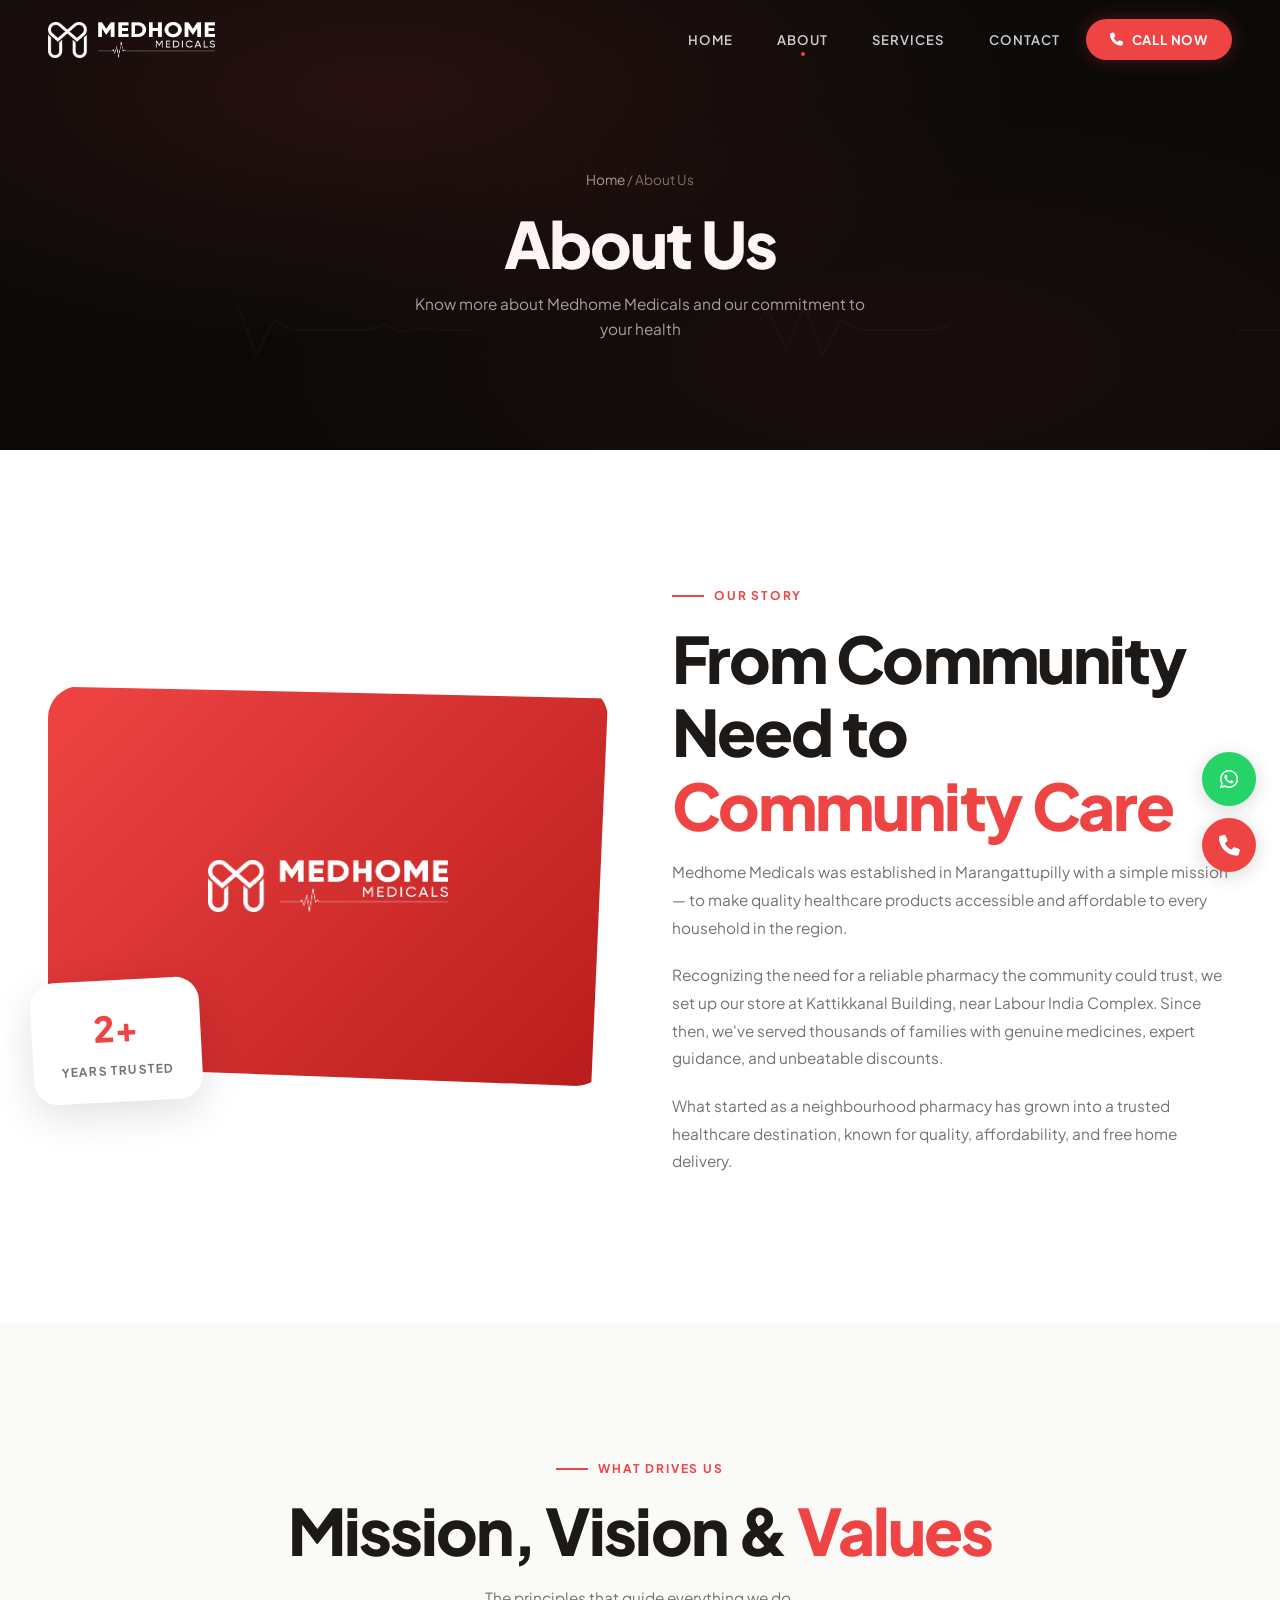
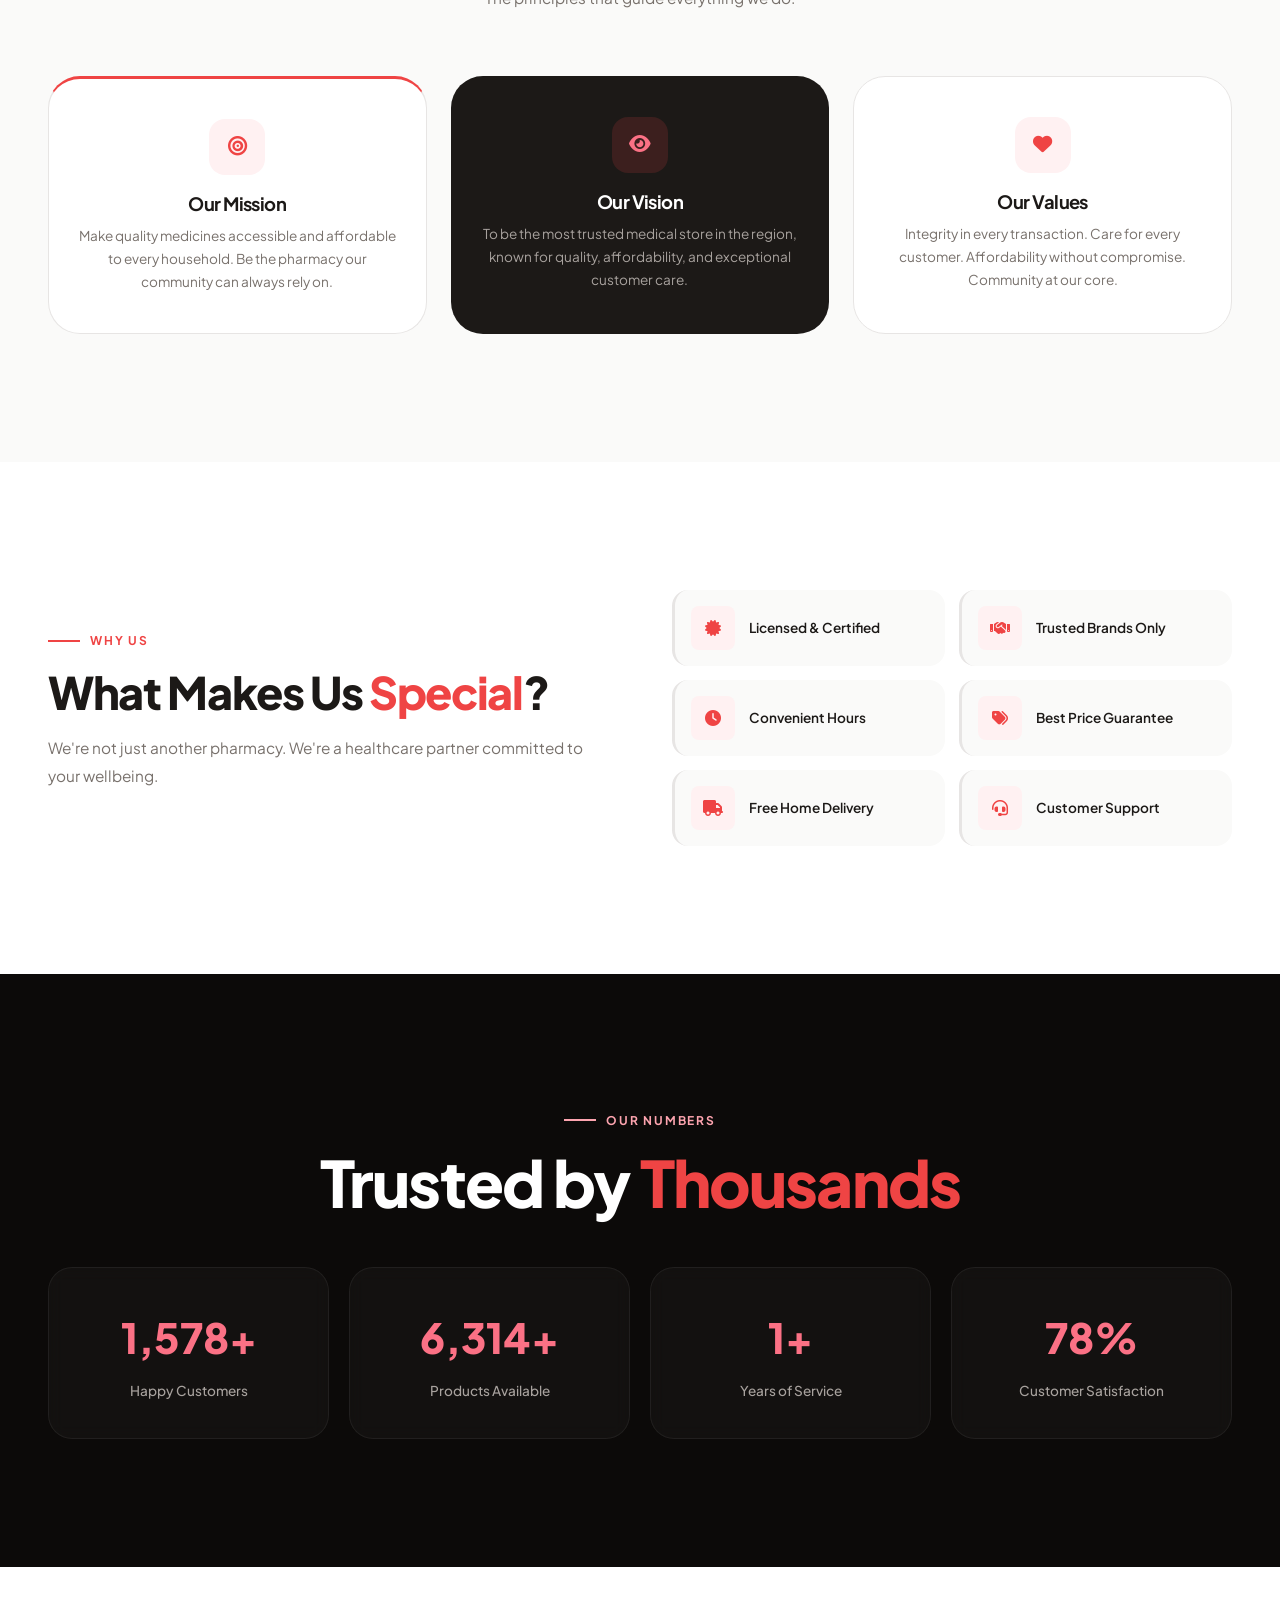
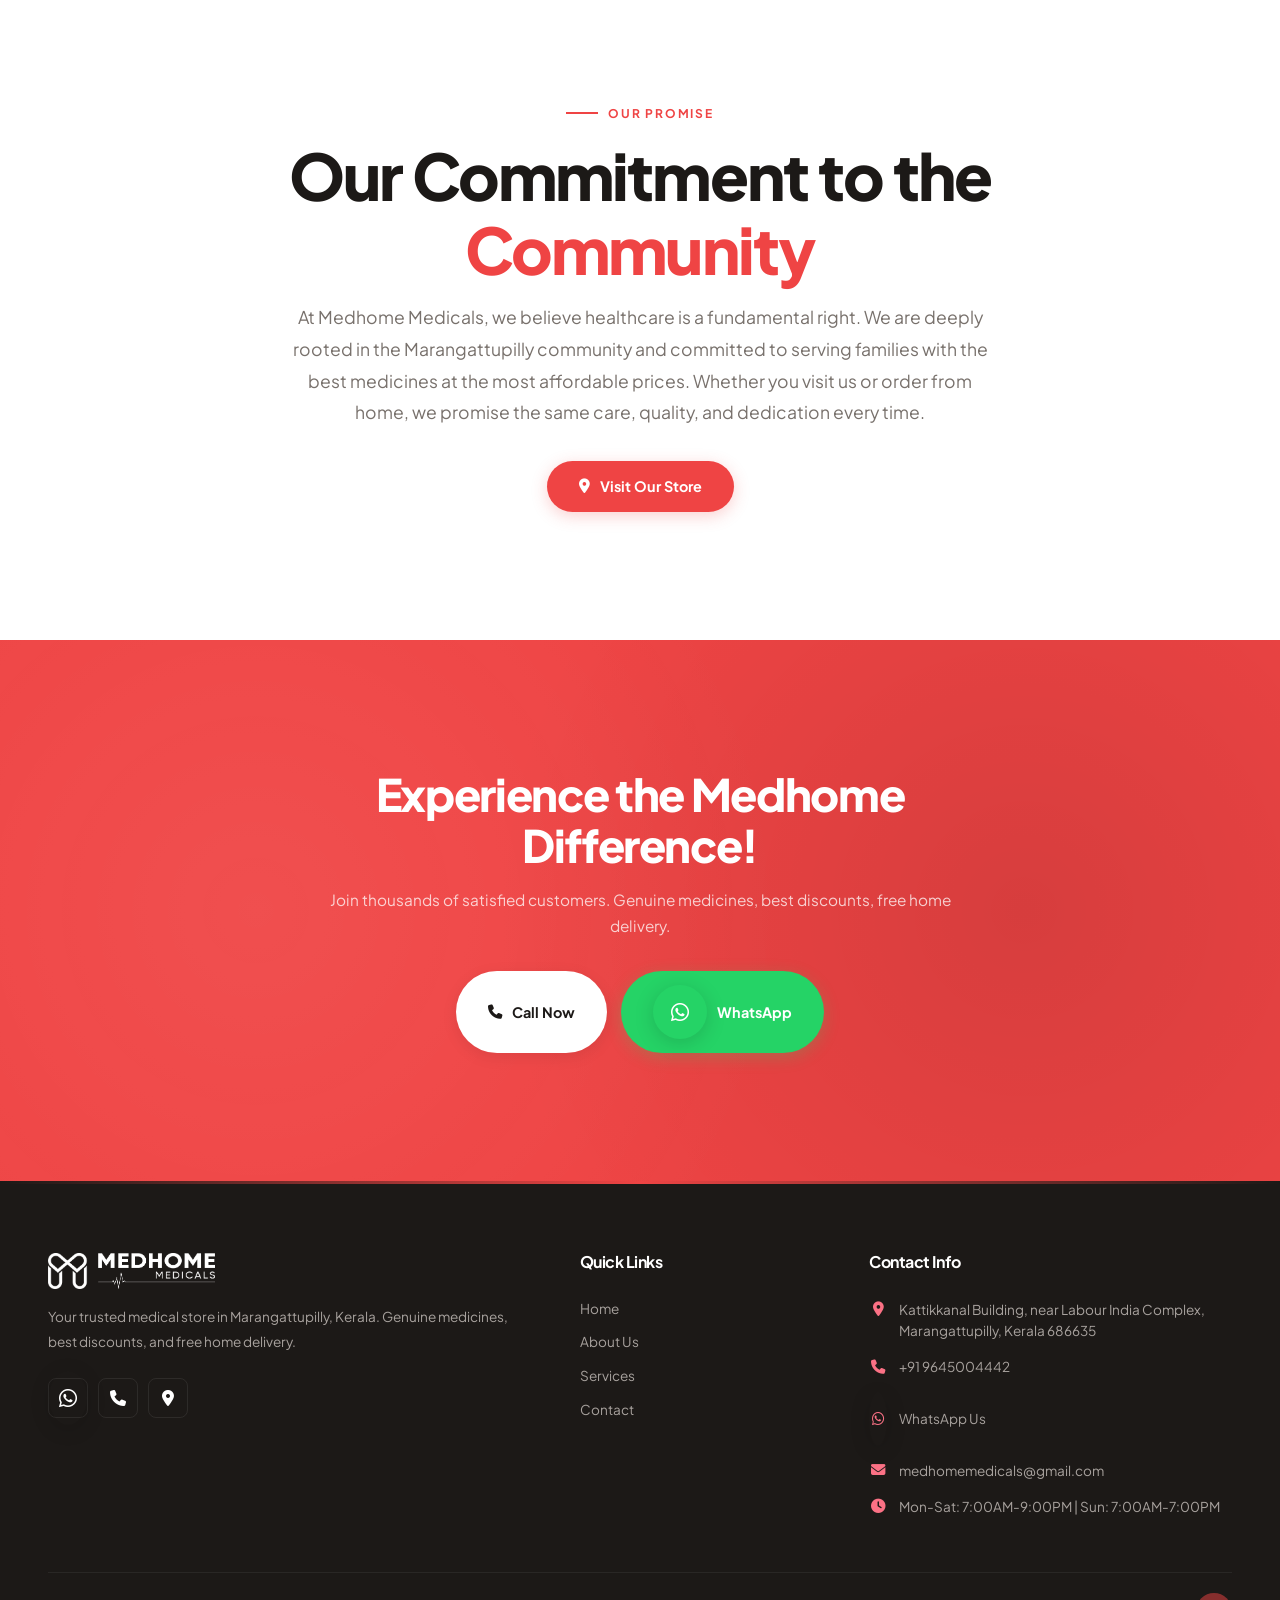
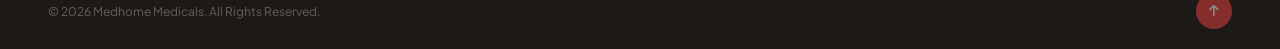
==== about/index.html @ 93e674b4 "modification" ====
<!DOCTYPE html>
<html lang="en">
<head>
    <meta charset="UTF-8">
    <meta name="viewport" content="width=device-width, initial-scale=1.0">
    <title>About Us | Medhome Medicals - Trusted Medical Store</title>
    <meta name="description" content="Learn about Medhome Medicals - trusted medical store in Marangattupilly, Kerala. Genuine medicines, expert pharmacists, community-focused healthcare.">
    <link rel="icon" href="../favicon.png" type="image/png">
    <link href="https://fonts.googleapis.com/css2?family=Plus+Jakarta+Sans:wght@300;400;500;600;700;800&display=swap" rel="stylesheet">
    <link rel="stylesheet" href="https://cdnjs.cloudflare.com/ajax/libs/font-awesome/6.5.1/css/all.min.css">
    <link rel="stylesheet" href="../style.css">
</head>
<body>

    <div class="cursor-dot"></div>

    <div class="loader" id="loader">
        <div class="loader-ecg">
            <svg viewBox="0 0 200 80">
                <polyline class="ecg-line" points="0,40 30,40 35,40 40,35 45,40 60,40 65,40 70,20 75,60 80,10 85,70 90,30 95,40 110,40 115,35 120,42 125,38 130,40 160,40 165,40 170,35 175,40 200,40" />
                <circle class="ecg-glow-dot" cx="0" cy="40" r="3">
                    <animate attributeName="cx" values="0;200" dur="1.8s" repeatCount="indefinite" />
                    <animate attributeName="cy" values="40;40;40;35;40;40;40;20;60;10;70;30;40;40;35;42;38;40;40;40;35;40;40" dur="1.8s" repeatCount="indefinite" />
                </circle>
            </svg>
        </div>
    </div>

    <nav class="nav">
        <div class="container">
            <a href="/" class="nav-logo">
                <img src="../Horizontal-White.png" alt="Medhome Medicals" class="logo-light">
                <img src="../Horizontal-Purple.png" alt="Medhome Medicals" class="logo-dark">
            </a>
            <div class="nav-links">
                <a href="/" class="nav-link">Home</a>
                <a href="/about/" class="nav-link active">About</a>
                <a href="/services/" class="nav-link">Services</a>
                <a href="/contact/" class="nav-link">Contact</a>
                <a href="tel:+919645004442" class="nav-cta" data-magnetic><i class="fas fa-phone"></i> Call Now</a>
            </div>
            <div class="nav-burger"><span></span><span></span><span></span></div>
        </div>
    </nav>
    <div class="mobile-menu-overlay"></div>
    <div class="mobile-menu">
        <button class="mobile-menu-close"><i class="fas fa-times"></i></button>
        <a href="/">Home</a>
        <a href="/about/">About</a>
        <a href="/services/">Services</a>
        <a href="/contact/">Contact</a>
        <div class="mobile-menu-btns">
            <a href="tel:+919645004442" class="btn btn-primary"><i class="fas fa-phone"></i> Call Now</a>
            <a href="https://wa.me/919645004442" target="_blank" class="btn btn-whatsapp"><i class="fab fa-whatsapp"></i> WhatsApp</a>
        </div>
    </div>

    <!-- Page Hero -->
    <section class="page-hero">
        <div class="hero-ecg-bg">
            <svg viewBox="0 0 1400 60" preserveAspectRatio="none">
                <polyline class="ecg-line" points="0,30 100,30 120,25 140,30 200,30 220,10 240,50 260,5 280,55 300,20 320,30 400,30 420,25 440,32 460,28 480,30 600,30 620,25 640,30 700,30 720,30 740,25 760,30 820,30 840,10 860,50 880,5 900,55 920,20 940,30 1020,30 1040,25 1060,32 1080,28 1100,30 1200,30 1220,25 1240,30 1400,30" />
            </svg>
        </div>
        <div class="container">
            <div class="breadcrumb"><a href="/">Home</a> / About Us</div>
            <h1 data-text-split>About Us</h1>
            <p>Know more about Medhome Medicals and our commitment to your health</p>
        </div>
    </section>

    <!-- Story -->
    <section class="section">
        <div class="container">
            <div class="about-split">
                <div class="about-visual" data-reveal="left">
                    <div class="about-visual-inner">
                        <img src="../Horizontal-White.png" alt="Medhome Medicals">
                    </div>
                    <div class="about-badge">
                        <strong>2+</strong>
                        <span>Years Trusted</span>
                    </div>
                </div>
                <div data-reveal="right">
                    <div class="sec-overline">Our Story</div>
                    <h2 class="sec-title">From Community Need to <em>Community Care</em></h2>
                    <div class="about-text">
                        <p>Medhome Medicals was established in Marangattupilly with a simple mission — to make quality healthcare products accessible and affordable to every household in the region.</p>
                        <p>Recognizing the need for a reliable pharmacy the community could trust, we set up our store at Kattikkanal Building, near Labour India Complex. Since then, we've served thousands of families with genuine medicines, expert guidance, and unbeatable discounts.</p>
                        <p>What started as a neighbourhood pharmacy has grown into a trusted healthcare destination, known for quality, affordability, and free home delivery.</p>
                    </div>
                </div>
            </div>
        </div>
    </section>

    <!-- Mission / Vision / Values -->
    <section class="section" style="background: var(--dark-50);">
        <div class="container">
            <div class="sec-head center">
                <div class="sec-overline" data-reveal="up">What Drives Us</div>
                <h2 class="sec-title" data-reveal="up" data-reveal-delay="1">Mission, Vision & <em>Values</em></h2>
                <p class="sec-desc" data-reveal="up" data-reveal-delay="2">The principles that guide everything we do.</p>
            </div>
            <div class="mvv-row">
                <div class="mvv-card red-border" data-reveal="up" data-reveal-delay="1" data-tilt>
                    <div class="mvv-ic"><i class="fas fa-bullseye"></i></div>
                    <h3>Our Mission</h3>
                    <p>Make quality medicines accessible and affordable to every household. Be the pharmacy our community can always rely on.</p>
                </div>
                <div class="mvv-card dark-card" data-reveal="up" data-reveal-delay="2" data-tilt>
                    <div class="mvv-ic"><i class="fas fa-eye"></i></div>
                    <h3>Our Vision</h3>
                    <p>To be the most trusted medical store in the region, known for quality, affordability, and exceptional customer care.</p>
                </div>
                <div class="mvv-card" data-reveal="up" data-reveal-delay="3" data-tilt>
                    <div class="mvv-ic"><i class="fas fa-heart"></i></div>
                    <h3>Our Values</h3>
                    <p>Integrity in every transaction. Care for every customer. Affordability without compromise. Community at our core.</p>
                </div>
            </div>
        </div>
    </section>

    <!-- What Makes Us Special -->
    <section class="section">
        <div class="container">
            <div class="feat-split">
                <div data-reveal="left">
                    <div class="sec-overline">Why Us</div>
                    <h2 class="sec-title">What Makes Us <em>Special</em>?</h2>
                    <p class="sec-desc">We're not just another pharmacy. We're a healthcare partner committed to your wellbeing.</p>
                </div>
                <div class="feat-mini-grid" data-reveal="right">
                    <div class="feat-mini"><div class="feat-mini-ic"><i class="fas fa-certificate"></i></div><span>Licensed & Certified</span></div>
                    <div class="feat-mini"><div class="feat-mini-ic"><i class="fas fa-handshake"></i></div><span>Trusted Brands Only</span></div>
                    <div class="feat-mini"><div class="feat-mini-ic"><i class="fas fa-clock"></i></div><span>Convenient Hours</span></div>
                    <div class="feat-mini"><div class="feat-mini-ic"><i class="fas fa-tags"></i></div><span>Best Price Guarantee</span></div>
                    <div class="feat-mini"><div class="feat-mini-ic"><i class="fas fa-truck"></i></div><span>Free Home Delivery</span></div>
                    <div class="feat-mini"><div class="feat-mini-ic"><i class="fas fa-headset"></i></div><span>Customer Support</span></div>
                </div>
            </div>
        </div>
    </section>

    <!-- Trust Numbers -->
    <section class="section trust-section">
        <div class="container">
            <div class="sec-head center" style="margin-bottom:48px;">
                <div class="sec-overline light" data-reveal="up">Our Numbers</div>
                <h2 class="sec-title" style="color:var(--white);" data-reveal="up" data-reveal-delay="1">Trusted by <em>Thousands</em></h2>
            </div>
            <div class="trust-grid">
                <div class="trust-card" data-reveal="up" data-reveal-delay="1">
                    <strong data-counter data-target="2000" data-suffix="+">0</strong>
                    <span>Happy Customers</span>
                </div>
                <div class="trust-card" data-reveal="up" data-reveal-delay="2">
                    <strong data-counter data-target="8000" data-suffix="+">0</strong>
                    <span>Products Available</span>
                </div>
                <div class="trust-card" data-reveal="up" data-reveal-delay="3">
                    <strong data-counter data-target="2" data-suffix="+">0</strong>
                    <span>Years of Service</span>
                </div>
                <div class="trust-card" data-reveal="up" data-reveal-delay="4">
                    <strong data-counter data-target="100" data-suffix="%">0</strong>
                    <span>Customer Satisfaction</span>
                </div>
            </div>
        </div>
    </section>

    <!-- Community -->
    <section class="section">
        <div class="container">
            <div class="community-block">
                <div class="sec-overline" style="justify-content:center;" data-reveal="up">Our Promise</div>
                <h2 class="sec-title" style="text-align:center;" data-reveal="up" data-reveal-delay="1">Our Commitment to the <em>Community</em></h2>
                <p data-reveal="up" data-reveal-delay="2">At Medhome Medicals, we believe healthcare is a fundamental right. We are deeply rooted in the Marangattupilly community and committed to serving families with the best medicines at the most affordable prices. Whether you visit us or order from home, we promise the same care, quality, and dedication every time.</p>
                <a href="/contact/" class="btn btn-primary" data-magnetic data-reveal="up" data-reveal-delay="3"><i class="fas fa-map-marker-alt"></i> Visit Our Store</a>
            </div>
        </div>
    </section>

    <!-- CTA -->
    <section class="section cta-section">
        <div class="container">
            <div class="cta-inner" data-reveal="up">
                <h2>Experience the Medhome Difference!</h2>
                <p>Join thousands of satisfied customers. Genuine medicines, best discounts, free home delivery.</p>
                <div class="cta-btns">
                    <a href="tel:+919645004442" class="btn btn-white" data-magnetic><i class="fas fa-phone"></i> Call Now</a>
                    <a href="https://wa.me/919645004442?text=Hi%20Medhome%20Medicals" target="_blank" class="btn btn-whatsapp" data-magnetic><i class="fab fa-whatsapp"></i> WhatsApp</a>
                </div>
            </div>
        </div>
    </section>

    <!-- Footer -->
    <footer class="footer">
        <div class="container">
            <div class="footer-grid">
                <div class="footer-brand">
                    <img src="../Horizontal-White.png" alt="Medhome Medicals">
                    <p>Your trusted medical store in Marangattupilly, Kerala. Genuine medicines, best discounts, and free home delivery.</p>
                    <div class="footer-socials">
                        <a href="https://wa.me/919645004442" target="_blank" aria-label="WhatsApp"><i class="fab fa-whatsapp"></i></a>
                        <a href="tel:+919645004442" aria-label="Call"><i class="fas fa-phone"></i></a>
                        <a href="https://www.google.com/maps?q=9.74226419507029,76.61275701933921" target="_blank" aria-label="Location"><i class="fas fa-map-marker-alt"></i></a>
                    </div>
                </div>
                <div>
                    <h5>Quick Links</h5>
                    <div class="footer-links">
                        <a href="/">Home</a>
                        <a href="/about/">About Us</a>
                        <a href="/services/">Services</a>
                        <a href="/contact/">Contact</a>
                    </div>
                </div>
                <div>
                    <h5>Contact Info</h5>
                    <ul class="footer-contact">
                        <li><i class="fas fa-map-marker-alt"></i> Kattikkanal Building, near Labour India Complex, Marangattupilly, Kerala 686635</li>
                        <li><i class="fas fa-phone"></i> <a href="tel:+919645004442">+91 9645004442</a></li>
                        <li><i class="fab fa-whatsapp"></i> <a href="https://wa.me/919645004442" target="_blank">WhatsApp Us</a></li>
                        <li><i class="fas fa-envelope"></i> <a href="mailto:medhomemedicals@gmail.com">medhomemedicals@gmail.com</a></li>
                        <li><i class="fas fa-clock"></i> Mon-Sat: 7:00AM-9:00PM | Sun: 7:00AM-7:00PM</li>
                    </ul>
                </div>
            </div>
            <div class="footer-bottom">
                <p>&copy; 2026 Medhome Medicals. All Rights Reserved.</p>
                <a href="#" class="back-to-top" aria-label="Back to top"><i class="fas fa-arrow-up"></i></a>
            </div>
        </div>
    </footer>

    <div class="fab-wrap">
        <a href="https://wa.me/919645004442?text=Hi%20Medhome%20Medicals" class="fab fab-wa" target="_blank" aria-label="WhatsApp"><i class="fab fa-whatsapp"></i></a>
        <a href="tel:+919645004442" class="fab fab-call" aria-label="Call"><i class="fas fa-phone"></i></a>
    </div>

    <script src="../app.js"></script>
</body>
</html>
---- style.css ----
/* ============================================================
   MEDHOME MEDICALS — Design System
   Premium Modern UI/UX | 2025
   ============================================================ */

/* === RESET & BASE === */
*, *::before, *::after { margin: 0; padding: 0; box-sizing: border-box; }
html { scroll-behavior: smooth; -webkit-font-smoothing: antialiased; -moz-osx-font-smoothing: grayscale; }
body { font-family: 'Plus Jakarta Sans', sans-serif; color: var(--dark-900); line-height: 1.6; overflow-x: hidden; }
a { text-decoration: none; color: inherit; transition: color 0.3s; }
img { max-width: 100%; height: auto; display: block; }
ul, ol { list-style: none; }
button { font-family: inherit; cursor: pointer; border: none; background: none; }
input, select, textarea { font-family: inherit; outline: none; }

/* === CSS VARIABLES === */
:root {
    --red-50: #FFF1F2;
    --red-100: #FFE4E6;
    --red-200: #FECDD3;
    --red-300: #FDA4AF;
    --red-400: #FB7185;
    --red-500: #EF4444;
    --red-600: #DC2626;
    --red-700: #B91C1C;
    --red-800: #991B1B;

    --dark-950: #0C0A09;
    --dark-900: #1C1917;
    --dark-800: #292524;
    --dark-700: #44403C;
    --dark-500: #78716C;
    --dark-400: #A8A29E;
    --dark-300: #D6D3D1;
    --dark-200: #E7E5E4;
    --dark-100: #F5F5F4;
    --dark-50: #FAFAF9;
    --white: #FFFFFF;

    --whatsapp: #25D366;
    --whatsapp-dark: #1EBE5A;

    --radius-sm: 8px;
    --radius-md: 16px;
    --radius-lg: 24px;
    --radius-xl: 32px;
    --radius-full: 9999px;

    --ease: cubic-bezier(0.16, 1, 0.3, 1);
    --ease-out: cubic-bezier(0.33, 1, 0.68, 1);
    --ease-elastic: cubic-bezier(0.68, -0.6, 0.32, 1.6);

    --text-display: clamp(3rem, 6vw, 5.5rem);
    --text-h1: clamp(2.5rem, 5vw, 4rem);
    --text-h2: clamp(1.8rem, 3.5vw, 2.8rem);
    --text-h3: clamp(1.2rem, 2vw, 1.5rem);
    --text-body: clamp(0.95rem, 1.2vw, 1.1rem);
    --text-small: 0.85rem;
    --text-xs: 0.75rem;

    --container: 1400px;
    --section-pad: clamp(80px, 10vw, 140px);
}

/* === TYPOGRAPHY === */
h1, h2, h3, h4, h5, h6 {
    font-weight: 700;
    letter-spacing: -0.03em;
    line-height: 1.15;
}

/* === LAYOUT === */
.container {
    max-width: var(--container);
    margin: 0 auto;
    padding: 0 clamp(20px, 4vw, 48px);
}
.section {
    padding: var(--section-pad) 0;
}

/* === CUSTOM CURSOR === */
.cursor-dot {
    position: fixed;
    top: 0; left: 0;
    width: 8px; height: 8px;
    background: var(--red-500);
    border-radius: 50%;
    pointer-events: none;
    z-index: 9998;
    transition: width 0.3s var(--ease), height 0.3s var(--ease), background 0.3s, opacity 0.3s;
    transform: translate(-50%, -50%);
    mix-blend-mode: difference;
    opacity: 0;
}
.cursor-dot.visible { opacity: 1; }
.cursor-dot.hover {
    width: 48px; height: 48px;
    background: rgba(239, 68, 68, 0.15);
    mix-blend-mode: normal;
}
@media (hover: none) { .cursor-dot { display: none !important; } }

/* ============================================================
   ECG HEARTBEAT LINE LOADER
   ============================================================ */
.loader {
    position: fixed; inset: 0;
    background: #f5f5f5;
    z-index: 10000;
    display: flex; align-items: center; justify-content: center; flex-direction: column;
    transition: opacity 0.6s var(--ease), visibility 0.6s;
}
.loader.done {
    opacity: 0; visibility: hidden; pointer-events: none;
}
.loader-ecg {
    width: 200px; height: 80px;
}
.loader-ecg svg {
    width: 100%; height: 100%;
    overflow: visible;
}
.ecg-line {
    fill: none;
    stroke: var(--red-500);
    stroke-width: 2.5;
    stroke-linecap: round;
    stroke-linejoin: round;
    filter: drop-shadow(0 0 6px var(--red-500)) drop-shadow(0 0 12px rgba(239, 68, 68, 0.3));
    stroke-dasharray: 320;
    stroke-dashoffset: 320;
    animation: ecgDraw 1.8s ease-in-out infinite;
}
.ecg-glow-dot {
    fill: var(--red-400);
    filter: drop-shadow(0 0 8px var(--red-500));
    opacity: 0;
    animation: ecgDot 1.8s ease-in-out infinite;
}
@keyframes ecgDraw {
    0% { stroke-dashoffset: 320; }
    80% { stroke-dashoffset: 0; }
    90%, 100% { stroke-dashoffset: 0; }
}
@keyframes ecgDot {
    0% { opacity: 1; }
    80% { opacity: 1; }
    90%, 100% { opacity: 0; }
}

/* ============================================================
   GLASSMORPHIC NAVIGATION
   ============================================================ */
.nav {
    position: fixed; top: 0; left: 0; right: 0;
    z-index: 1000;
    height: 80px;
    display: flex; align-items: center;
    transition: background 0.4s, backdrop-filter 0.4s, box-shadow 0.4s, border-color 0.4s;
    border-bottom: 1px solid transparent;
}
.nav.scrolled {
    background: rgba(255, 255, 255, 0.88);
    backdrop-filter: blur(20px) saturate(180%);
    -webkit-backdrop-filter: blur(20px) saturate(180%);
    border-bottom-color: rgba(0, 0, 0, 0.06);
    box-shadow: 0 1px 30px rgba(0, 0, 0, 0.06);
}
.nav .container {
    display: flex; align-items: center; justify-content: space-between; width: 100%;
}
.nav-logo img {
    height: 36px;
    transition: opacity 0.3s;
}
.nav-logo .logo-dark { display: none; }
.nav.scrolled .nav-logo .logo-light { display: none; }
.nav.scrolled .nav-logo .logo-dark { display: block; }

.nav-links {
    display: flex; align-items: center; gap: 8px;
}
.nav-link {
    font-size: 0.82rem;
    font-weight: 600;
    text-transform: uppercase;
    letter-spacing: 0.08em;
    padding: 8px 18px;
    border-radius: var(--radius-full);
    color: rgba(255, 255, 255, 0.8);
    transition: all 0.3s var(--ease);
    position: relative;
}
.nav-link::after {
    content: '';
    position: absolute; bottom: 2px; left: 50%; transform: translateX(-50%);
    width: 4px; height: 4px;
    background: var(--red-500);
    border-radius: 50%;
    opacity: 0; transition: opacity 0.3s;
}
.nav-link.active::after { opacity: 1; }
.nav-link:hover { color: var(--white); background: rgba(255, 255, 255, 0.1); }
.nav.scrolled .nav-link { color: var(--dark-700); }
.nav.scrolled .nav-link:hover { color: var(--red-500); background: var(--red-50); }
.nav.scrolled .nav-link.active::after { opacity: 1; }

.nav-cta {
    font-size: 0.82rem;
    font-weight: 700;
    text-transform: uppercase;
    letter-spacing: 0.06em;
    padding: 10px 24px;
    background: var(--red-500);
    color: var(--white);
    border-radius: var(--radius-full);
    display: inline-flex; align-items: center; gap: 8px;
    transition: all 0.3s var(--ease);
    box-shadow: 0 0 20px rgba(239, 68, 68, 0.25);
}
.nav-cta:hover {
    background: var(--red-600);
    transform: translateY(-2px);
    box-shadow: 0 4px 24px rgba(239, 68, 68, 0.4);
}

/* Hamburger */
.nav-burger {
    display: none;
    width: 28px; height: 20px;
    flex-direction: column; justify-content: space-between;
    cursor: pointer; z-index: 1100;
    position: relative;
}
.nav-burger span {
    display: block; width: 100%; height: 2px;
    background: var(--white);
    border-radius: 2px;
    transition: all 0.4s var(--ease);
    transform-origin: center;
}
.nav.scrolled .nav-burger span { background: var(--dark-900); }
.nav-burger.open span { background: var(--dark-900) !important; }
.nav-burger.open span:nth-child(1) { transform: translateY(9px) rotate(45deg); }
.nav-burger.open span:nth-child(2) { opacity: 0; transform: scaleX(0); }
.nav-burger.open span:nth-child(3) { transform: translateY(-9px) rotate(-45deg); }

/* Sliding sidebar mobile nav */
.mobile-menu-overlay {
    position: fixed; inset: 0;
    background: rgba(0, 0, 0, 0.5);
    z-index: 1040;
    opacity: 0; visibility: hidden;
    transition: opacity 0.35s var(--ease), visibility 0.35s;
    backdrop-filter: blur(4px);
    -webkit-backdrop-filter: blur(4px);
}
.mobile-menu-overlay.open { opacity: 1; visibility: visible; }
.mobile-menu {
    position: fixed; top: 0; bottom: 0; right: 0;
    width: 300px; max-width: 85vw;
    background: #f5f5f5;
    z-index: 1050;
    display: flex; flex-direction: column;
    padding: 80px 28px 32px;
    transform: translateX(100%);
    transition: transform 0.4s var(--ease);
    overflow-y: auto;
}
.mobile-menu.open { transform: translateX(0); }
.mobile-menu-close {
    position: absolute; top: 20px; right: 20px;
    width: 40px; height: 40px;
    background: rgba(0, 0, 0, 0.05);
    border: 1px solid rgba(0, 0, 0, 0.08);
    border-radius: 10px;
    display: flex; align-items: center; justify-content: center;
    color: var(--dark-900); font-size: 1.1rem;
    cursor: pointer; transition: all 0.25s var(--ease);
}
.mobile-menu-close:hover {
    background: var(--red-500); border-color: var(--red-500); color: var(--white);
}
.mobile-menu a {
    font-size: 1.1rem;
    font-weight: 600;
    color: var(--dark-900);
    padding: 14px 0;
    border-bottom: 1px solid rgba(0, 0, 0, 0.06);
    opacity: 0;
    transform: translateX(20px);
    transition: opacity 0.3s var(--ease), transform 0.3s var(--ease), color 0.2s;
}
.mobile-menu.open a {
    opacity: 1; transform: translateX(0);
}
.mobile-menu.open a:nth-child(2) { transition-delay: 0.05s; }
.mobile-menu.open a:nth-child(3) { transition-delay: 0.1s; }
.mobile-menu.open a:nth-child(4) { transition-delay: 0.15s; }
.mobile-menu.open a:nth-child(5) { transition-delay: 0.2s; }
.mobile-menu a:hover { color: var(--red-500); }
.mobile-menu-btns {
    display: flex; flex-direction: column; gap: 10px; margin-top: auto; padding-top: 28px;
    opacity: 0; transform: translateY(16px);
    transition: opacity 0.3s var(--ease) 0.25s, transform 0.3s var(--ease) 0.25s;
}
.mobile-menu.open .mobile-menu-btns { opacity: 1; transform: translateY(0); }

/* ============================================================
   BUTTONS
   ============================================================ */
.btn {
    display: inline-flex; align-items: center; gap: 10px;
    padding: 14px 32px;
    font-size: 0.9rem;
    font-weight: 700;
    border-radius: var(--radius-full);
    transition: all 0.35s var(--ease);
    cursor: pointer; border: none;
    position: relative;
}
.btn-primary {
    background: var(--red-500); color: var(--white);
    box-shadow: 0 4px 16px rgba(239, 68, 68, 0.25);
}
.btn-primary:hover {
    background: var(--red-600);
    box-shadow: 0 8px 32px rgba(239, 68, 68, 0.35);
    transform: translateY(-2px);
}
.btn-white {
    background: var(--white); color: var(--dark-900);
    box-shadow: 0 4px 16px rgba(0, 0, 0, 0.08);
}
.btn-white:hover {
    transform: translateY(-2px);
    box-shadow: 0 8px 28px rgba(0, 0, 0, 0.12);
}
.btn-outline {
    background: transparent;
    border: 2px solid rgba(255, 255, 255, 0.2);
    color: var(--white);
}
.btn-outline:hover {
    background: rgba(255, 255, 255, 0.08);
    border-color: rgba(255, 255, 255, 0.5);
    transform: translateY(-2px);
}
.btn-outline-dark {
    background: transparent;
    border: 2px solid var(--dark-300);
    color: var(--dark-900);
}
.btn-outline-dark:hover {
    border-color: var(--red-500);
    color: var(--red-500);
    transform: translateY(-2px);
}
.btn-whatsapp {
    background: var(--whatsapp); color: var(--white);
    box-shadow: 0 4px 16px rgba(37, 211, 102, 0.25);
}
.btn-whatsapp:hover {
    background: var(--whatsapp-dark);
    box-shadow: 0 8px 32px rgba(37, 211, 102, 0.35);
    transform: translateY(-2px);
}
.btn-sm {
    padding: 10px 22px; font-size: 0.82rem;
}

/* Magnetic button wrapper */
[data-magnetic] {
    transition: transform 0.3s var(--ease);
}

/* ============================================================
   SECTION HEADERS
   ============================================================ */
.sec-overline {
    display: inline-flex; align-items: center; gap: 10px;
    font-size: var(--text-xs);
    font-weight: 700;
    text-transform: uppercase;
    letter-spacing: 0.15em;
    color: var(--red-500);
    margin-bottom: 16px;
}
.sec-overline::before {
    content: '';
    width: 32px; height: 2px;
    background: var(--red-500);
}
.sec-overline.light { color: var(--red-300); }
.sec-overline.light::before { background: var(--red-300); }
.sec-title {
    font-size: var(--text-h1);
    font-weight: 800;
    letter-spacing: -0.03em;
    margin-bottom: 16px;
}
.sec-title em {
    font-style: normal; color: var(--red-500);
}
.sec-desc {
    font-size: var(--text-body);
    color: var(--dark-500);
    max-width: 560px;
    line-height: 1.8;
}
.sec-head { margin-bottom: 64px; }
.sec-head.center { text-align: center; }
.sec-head.center .sec-desc { margin: 0 auto; }

/* ============================================================
   PAGE HERO (Inner pages)
   ============================================================ */
.page-hero {
    min-height: 50vh;
    display: flex; align-items: center; justify-content: center;
    text-align: center;
    background: var(--dark-950);
    position: relative;
    overflow: hidden;
    padding: 140px 0 80px;
}
.page-hero::before {
    content: '';
    position: absolute; inset: 0;
    background:
        radial-gradient(ellipse at 30% 20%, rgba(239, 68, 68, 0.12) 0%, transparent 50%),
        radial-gradient(ellipse at 70% 80%, rgba(239, 68, 68, 0.06) 0%, transparent 50%);
    animation: meshShift 12s ease-in-out infinite alternate;
}
.page-hero .breadcrumb {
    font-size: var(--text-small);
    color: var(--dark-500);
    margin-bottom: 16px;
}
.page-hero .breadcrumb a { color: var(--dark-400); transition: color 0.2s; }
.page-hero .breadcrumb a:hover { color: var(--red-400); }
.page-hero h1 {
    font-size: var(--text-h1);
    color: var(--white);
    font-weight: 800;
}
.page-hero p {
    font-size: var(--text-body);
    color: var(--dark-400);
    margin-top: 12px;
    max-width: 480px;
    margin-left: auto; margin-right: auto;
}

/* Decorative ECG in hero bg */
.hero-ecg-bg {
    position: absolute; bottom: 20%; left: 0; right: 0;
    height: 60px;
    opacity: 0.04;
    overflow: visible;
}
.hero-ecg-bg svg { width: 100%; height: 100%; }
.hero-ecg-bg .ecg-line {
    stroke: var(--red-400);
    stroke-width: 2;
    filter: none;
    animation: ecgDraw 4s ease-in-out infinite;
}

/* ============================================================
   HOMEPAGE HERO
   ============================================================ */
.hero {
    min-height: 100vh;
    display: flex; align-items: center; justify-content: center;
    text-align: center;
    background: var(--dark-950);
    position: relative;
    overflow: hidden;
    padding: 120px 0 80px;
}
.hero::before {
    content: '';
    position: absolute; inset: 0;
    background:
        radial-gradient(ellipse at 25% 30%, rgba(239, 68, 68, 0.14) 0%, transparent 50%),
        radial-gradient(ellipse at 75% 70%, rgba(239, 68, 68, 0.08) 0%, transparent 50%),
        radial-gradient(ellipse at 50% 50%, rgba(239, 68, 68, 0.04) 0%, transparent 70%);
    animation: meshShift 10s ease-in-out infinite alternate;
}
@keyframes meshShift {
    0% { transform: scale(1) translate(0, 0); }
    100% { transform: scale(1.05) translate(-2%, 2%); }
}
.hero-content {
    position: relative; z-index: 2;
    max-width: 820px;
}
.hero-tag {
    display: inline-flex; align-items: center; gap: 10px;
    font-size: var(--text-xs);
    font-weight: 700;
    text-transform: uppercase;
    letter-spacing: 0.15em;
    color: var(--red-300);
    margin-bottom: 28px;
    padding: 8px 20px;
    background: rgba(239, 68, 68, 0.08);
    border: 1px solid rgba(239, 68, 68, 0.12);
    border-radius: var(--radius-full);
}
.hero-tag .pulse-dot {
    width: 6px; height: 6px;
    background: var(--red-500);
    border-radius: 50%;
    animation: pulseDot 2s ease-in-out infinite;
}
@keyframes pulseDot {
    0%, 100% { opacity: 1; box-shadow: 0 0 0 0 rgba(239, 68, 68, 0.6); }
    50% { opacity: 0.6; box-shadow: 0 0 0 6px rgba(239, 68, 68, 0); }
}
.hero h1 {
    font-size: var(--text-display);
    font-weight: 800;
    color: var(--white);
    line-height: 1.05;
    letter-spacing: -0.04em;
    margin-bottom: 24px;
}
.hero h1 .text-glow {
    color: var(--red-400);
    text-shadow: 0 0 40px rgba(239, 68, 68, 0.3);
}
/* Text split animation */
.hero h1 .word {
    display: inline-block;
    opacity: 0;
    transform: translateY(100%);
    transition: opacity 0.5s var(--ease), transform 0.5s var(--ease);
}
.hero h1 .word.visible {
    opacity: 1; transform: translateY(0);
}
.hero-sub {
    font-size: clamp(1rem, 1.5vw, 1.2rem);
    color: var(--dark-400);
    max-width: 520px;
    margin: 0 auto 40px;
    line-height: 1.8;
}
.hero-btns {
    display: flex; gap: 14px;
    justify-content: center;
    flex-wrap: wrap;
    margin-bottom: 56px;
}
.hero-stats {
    display: flex; gap: 48px; justify-content: center;
    flex-wrap: wrap;
}
.hero-stat {
    text-align: center;
}
.hero-stat strong {
    display: block;
    font-size: 1.8rem;
    font-weight: 800;
    color: var(--white);
}
.hero-stat span {
    font-size: var(--text-xs);
    color: var(--dark-500);
    text-transform: uppercase;
    letter-spacing: 0.08em;
    font-weight: 600;
}

/* ============================================================
   MARQUEE STRIP
   ============================================================ */
.marquee-section {
    background: var(--red-500);
    padding: 0;
    overflow: hidden;
    transform: skewY(-1.5deg);
    margin: -20px 0;
    position: relative;
    z-index: 5;
}
.marquee-section .marquee-inner-wrap {
    transform: skewY(1.5deg);
    padding: 18px 0;
}
.marquee-row {
    display: flex;
    white-space: nowrap;
    overflow: hidden;
}
.marquee-track {
    display: inline-flex; gap: 48px;
    animation: marqueeScroll 30s linear infinite;
    padding-right: 48px;
}
.marquee-row.reverse .marquee-track {
    animation-direction: reverse;
    animation-duration: 35s;
}
.marquee-item {
    display: inline-flex; align-items: center; gap: 10px;
    font-size: 0.88rem;
    font-weight: 700;
    color: var(--white);
    text-transform: uppercase;
    letter-spacing: 0.05em;
}
.marquee-item i { font-size: 0.8rem; opacity: 0.7; }
.marquee-sep {
    display: inline-flex; align-items: center;
    color: rgba(255, 255, 255, 0.4);
    font-size: 0.5rem;
}
@keyframes marqueeScroll {
    0% { transform: translateX(0); }
    100% { transform: translateX(-50%); }
}

/* ============================================================
   BENTO GRID (Why Choose Us)
   ============================================================ */
.bento-grid {
    display: grid;
    grid-template-columns: repeat(4, 1fr);
    grid-template-rows: auto auto;
    gap: 20px;
}
.bento-card {
    background: var(--white);
    border: 1px solid var(--dark-200);
    border-radius: var(--radius-xl);
    padding: 36px 28px;
    transition: all 0.4s var(--ease);
    position: relative;
    overflow: hidden;
}
.bento-card:hover {
    transform: translateY(-6px);
    box-shadow: 0 20px 60px rgba(0, 0, 0, 0.08);
    border-color: transparent;
}
/* Feature card (red gradient) */
.bento-card.featured {
    grid-column: span 2;
    background: linear-gradient(135deg, var(--red-500) 0%, var(--red-700) 100%);
    border-color: transparent;
    color: var(--white);
}
.bento-card.featured .bento-ic { background: rgba(255, 255, 255, 0.15); }
.bento-card.featured .bento-ic i { color: var(--white); }
.bento-card.featured p { color: rgba(255, 255, 255, 0.8); }

/* Dark card */
.bento-card.dark {
    grid-row: span 2;
    background: var(--dark-900);
    border-color: transparent;
    color: var(--white);
    display: flex; flex-direction: column; justify-content: center;
}
.bento-card.dark .bento-ic { background: rgba(239, 68, 68, 0.15); }
.bento-card.dark .bento-ic i { color: var(--red-400); }
.bento-card.dark p { color: var(--dark-400); }

.bento-ic {
    width: 56px; height: 56px;
    border-radius: var(--radius-md);
    background: var(--red-50);
    display: flex; align-items: center; justify-content: center;
    margin-bottom: 20px;
    transition: all 0.35s var(--ease);
}
.bento-ic i { font-size: 1.3rem; color: var(--red-500); transition: 0.35s; }
.bento-card:not(.featured):not(.dark):hover .bento-ic {
    background: var(--red-500);
}
.bento-card:not(.featured):not(.dark):hover .bento-ic i {
    color: var(--white);
}
.bento-card h3 {
    font-size: var(--text-h3);
    font-weight: 700;
    margin-bottom: 8px;
}
.bento-card p {
    font-size: var(--text-small);
    color: var(--dark-500);
    line-height: 1.7;
}

/* ============================================================
   ABOUT PREVIEW
   ============================================================ */
.about-split {
    display: grid;
    grid-template-columns: 1fr 1fr;
    gap: 64px;
    align-items: center;
}
.about-visual {
    position: relative;
}
.about-visual-inner {
    background: linear-gradient(135deg, var(--red-500) 0%, var(--red-700) 100%);
    border-radius: var(--radius-xl);
    padding: 64px 48px;
    display: flex; align-items: center; justify-content: center;
    min-height: 400px;
    clip-path: polygon(0 0, 100% 3%, 97% 100%, 0% 95%);
}
.about-visual-inner img { height: 52px; }
.about-badge {
    position: absolute;
    bottom: -16px; left: -16px;
    background: var(--white);
    border-radius: var(--radius-lg);
    padding: 20px 28px;
    box-shadow: 0 12px 40px rgba(0, 0, 0, 0.12);
    text-align: center;
    transform: rotate(-3deg);
}
.about-badge strong {
    display: block; font-size: 2.2rem; font-weight: 800; color: var(--red-500);
}
.about-badge span {
    font-size: var(--text-xs); font-weight: 700; text-transform: uppercase;
    letter-spacing: 0.1em; color: var(--dark-500);
}
.about-text p {
    font-size: var(--text-body);
    color: var(--dark-500);
    line-height: 1.8;
    margin-bottom: 20px;
}
.check-grid {
    display: grid; grid-template-columns: 1fr 1fr; gap: 10px; margin: 28px 0;
}
.check-item {
    display: flex; align-items: center; gap: 10px;
    padding: 12px 16px;
    border-radius: var(--radius-sm);
    border-left: 3px solid var(--red-100);
    font-size: var(--text-small);
    font-weight: 600;
    transition: all 0.25s var(--ease);
    background: var(--dark-50);
}
.check-item:hover {
    border-left-color: var(--red-500);
    background: var(--red-50);
    transform: translateX(4px);
}
.check-item i { color: var(--red-500); font-size: 0.85rem; }

/* ============================================================
   SERVICE CARDS
   ============================================================ */
.srv-grid {
    display: grid;
    grid-template-columns: repeat(4, 1fr);
    gap: 20px;
}
.srv-card {
    background: var(--white);
    border: 1px solid var(--dark-200);
    border-radius: var(--radius-xl);
    padding: 32px 24px;
    text-align: center;
    transition: all 0.4s var(--ease);
    position: relative;
    overflow: hidden;
}
.srv-card::after {
    content: '';
    position: absolute; bottom: 0; left: 0; right: 0;
    height: 3px;
    background: linear-gradient(90deg, var(--red-500), var(--red-300));
    transform: scaleX(0); transform-origin: left;
    transition: transform 0.4s var(--ease);
}
.srv-card:hover::after { transform: scaleX(1); }
.srv-card:hover {
    transform: translateY(-8px);
    box-shadow: 0 20px 60px rgba(0, 0, 0, 0.08);
    border-color: transparent;
}
.srv-card.featured-srv {
    background: linear-gradient(135deg, var(--red-500), var(--red-700));
    color: var(--white);
    border-color: transparent;
}
.srv-card.featured-srv .srv-ic { background: rgba(255, 255, 255, 0.15); }
.srv-card.featured-srv .srv-ic i { color: var(--white); }
.srv-card.featured-srv p { color: rgba(255, 255, 255, 0.8); }
.srv-card.featured-srv::after { display: none; }
.srv-ic {
    width: 60px; height: 60px;
    margin: 0 auto 16px;
    border-radius: 50%;
    background: var(--red-50);
    display: flex; align-items: center; justify-content: center;
    transition: all 0.4s var(--ease);
}
.srv-ic i { font-size: 1.3rem; color: var(--red-500); transition: 0.4s; }
.srv-card:not(.featured-srv):hover .srv-ic {
    background: var(--red-500); transform: rotate(-6deg) scale(1.1);
}
.srv-card:not(.featured-srv):hover .srv-ic i { color: var(--white); }
.srv-card h3 {
    font-size: 1.05rem; font-weight: 700; margin-bottom: 8px;
}
.srv-card p {
    font-size: var(--text-small); color: var(--dark-500); line-height: 1.7;
}

/* ============================================================
   STATS RIBBON
   ============================================================ */
.stats-section {
    background: var(--dark-900);
    color: var(--white);
}
.stats-row {
    display: grid;
    grid-template-columns: repeat(4, 1fr);
    gap: 32px;
}
.stat-item {
    text-align: center;
    padding: 20px;
    position: relative;
}
.stat-item:not(:last-child)::after {
    content: '';
    position: absolute; right: 0; top: 20%; bottom: 20%;
    width: 1px;
    background: rgba(255, 255, 255, 0.08);
}
.stat-item strong {
    font-size: clamp(2.5rem, 5vw, 3.5rem);
    font-weight: 800;
    color: var(--red-400);
    display: block;
    line-height: 1;
    margin-bottom: 8px;
}
.stat-item span {
    font-size: var(--text-small);
    color: var(--dark-400);
    font-weight: 500;
}

/* ============================================================
   TESTIMONIALS
   ============================================================ */
.testi-grid {
    display: grid;
    grid-template-columns: repeat(3, 1fr);
    gap: 24px;
}
.testi-card {
    background: var(--white);
    border: 1px solid var(--dark-200);
    border-radius: var(--radius-xl);
    padding: 40px 32px;
    transition: all 0.4s var(--ease);
    position: relative;
}
.testi-card::before {
    content: '\201C';
    position: absolute; top: 24px; right: 28px;
    font-size: 5rem; font-weight: 800;
    color: var(--red-100);
    line-height: 1;
    font-family: Georgia, serif;
}
.testi-card:hover {
    transform: translateY(-4px);
    box-shadow: 0 16px 48px rgba(0, 0, 0, 0.06);
    border-color: transparent;
}
.testi-stars {
    color: #F59E0B;
    font-size: 0.8rem;
    margin-bottom: 16px;
    display: flex; gap: 2px;
}
.testi-card blockquote {
    font-size: 0.95rem;
    color: var(--dark-700);
    line-height: 1.8;
    margin-bottom: 24px;
    position: relative; z-index: 2;
}
.testi-author {
    display: flex; align-items: center; gap: 12px;
}
.testi-avatar {
    width: 44px; height: 44px;
    border-radius: 50%;
    background: linear-gradient(135deg, var(--red-400), var(--red-600));
    display: flex; align-items: center; justify-content: center;
    color: var(--white); font-weight: 800; font-size: 1rem;
}
.testi-author strong { font-size: 0.92rem; display: block; }
.testi-author span { font-size: var(--text-xs); color: var(--dark-500); }
.testi-carousel-dots { display: none; }

/* ============================================================
   CTA BLOCK
   ============================================================ */
.cta-section {
    background: var(--red-500);
    position: relative;
    overflow: hidden;
}
.cta-section::before {
    content: '';
    position: absolute; inset: 0;
    background:
        radial-gradient(circle at 20% 50%, rgba(255, 255, 255, 0.06), transparent 50%),
        radial-gradient(circle at 80% 50%, rgba(0, 0, 0, 0.1), transparent 50%);
    animation: meshShift 8s ease-in-out infinite alternate;
}
.cta-section.dark-cta { background: var(--dark-900); }
.cta-inner {
    text-align: center;
    position: relative; z-index: 2;
    max-width: 640px;
    margin: 0 auto;
}
.cta-inner h2 {
    font-size: var(--text-h2);
    font-weight: 800;
    color: var(--white);
    margin-bottom: 16px;
}
.cta-inner p {
    font-size: var(--text-body);
    color: rgba(255, 255, 255, 0.75);
    margin-bottom: 32px;
    line-height: 1.7;
}
.cta-btns {
    display: flex; gap: 14px; justify-content: center; flex-wrap: wrap;
}

/* ============================================================
   MAP
   ============================================================ */
.map-section {
    position: relative;
}
.map-section::before {
    content: '';
    position: absolute; top: 0; left: 0; right: 0;
    height: 80px;
    background: linear-gradient(to bottom, var(--dark-950), transparent);
    z-index: 2;
    pointer-events: none;
}
.map-section iframe {
    width: 100%; height: 400px;
    border: 0; display: block;
}

/* ============================================================
   FEATURE SPLIT SECTIONS
   ============================================================ */
.feat-split {
    display: grid;
    grid-template-columns: 1fr 1fr;
    gap: 64px;
    align-items: center;
}
.feat-split.reversed > :first-child { order: 2; }
.feat-split.reversed > :last-child { order: 1; }
.feat-split h2 {
    font-size: var(--text-h2); font-weight: 800; margin-bottom: 16px;
}
.feat-split h2 em { font-style: normal; color: var(--red-500); }
.feat-split > div > p {
    font-size: var(--text-body); color: var(--dark-500); line-height: 1.8; margin-bottom: 24px;
}
.feat-list li {
    display: flex; align-items: center; gap: 12px;
    padding: 10px 0;
    font-size: 0.95rem; font-weight: 500;
}
.feat-list li i { color: var(--red-500); width: 20px; text-align: center; }

.feat-visual {
    width: 100%; max-width: 380px; margin: 0 auto;
    aspect-ratio: 1;
    background: linear-gradient(135deg, var(--red-50), var(--red-100));
    border-radius: var(--radius-xl);
    display: flex; align-items: center; justify-content: center;
    position: relative;
}
.feat-visual i { font-size: 4rem; color: var(--red-400); opacity: 0.6; }
.feat-visual::after {
    content: '';
    position: absolute; inset: -8px;
    border: 2px dashed var(--red-200);
    border-radius: calc(var(--radius-xl) + 8px);
}

/* ============================================================
   STEPS
   ============================================================ */
.steps-row {
    display: grid;
    grid-template-columns: repeat(3, 1fr);
    gap: 24px;
    position: relative;
}
.steps-row::before {
    content: '';
    position: absolute;
    top: 36px; left: 16.5%; right: 16.5%;
    height: 2px;
    background: linear-gradient(90deg, var(--red-200), var(--red-500), var(--red-200));
    z-index: 0;
}
.step-card {
    background: var(--white);
    border: 1px solid var(--dark-200);
    border-radius: var(--radius-xl);
    padding: 36px 28px;
    text-align: center;
    position: relative;
    z-index: 1;
    transition: all 0.4s var(--ease);
}
.step-card:hover {
    transform: translateY(-4px);
    box-shadow: 0 16px 48px rgba(0, 0, 0, 0.06);
}
.step-num {
    width: 52px; height: 52px;
    margin: 0 auto 18px;
    background: var(--red-500);
    border-radius: 50%;
    display: flex; align-items: center; justify-content: center;
    color: var(--white);
    font-weight: 800; font-size: 1.2rem;
    box-shadow: 0 4px 16px rgba(239, 68, 68, 0.3);
}
.step-card h3 { font-size: 1.05rem; font-weight: 700; margin-bottom: 8px; }
.step-card p { font-size: var(--text-small); color: var(--dark-500); line-height: 1.7; }

/* ============================================================
   MVV CARDS (Mission/Vision/Values)
   ============================================================ */
.mvv-row { display: grid; grid-template-columns: repeat(3, 1fr); gap: 24px; }
.mvv-card {
    background: var(--white);
    border: 1px solid var(--dark-200);
    border-radius: var(--radius-xl);
    padding: 40px 28px;
    text-align: center;
    transition: all 0.4s var(--ease);
}
.mvv-card:hover {
    transform: translateY(-6px);
    box-shadow: 0 16px 48px rgba(0, 0, 0, 0.06);
    border-color: transparent;
}
.mvv-card.dark-card {
    background: var(--dark-900); color: var(--white); border-color: transparent;
}
.mvv-card.dark-card p { color: var(--dark-400); }
.mvv-card.dark-card .mvv-ic { background: rgba(239, 68, 68, 0.15); }
.mvv-card.dark-card .mvv-ic i { color: var(--red-400); }
.mvv-card.red-border { border-top: 3px solid var(--red-500); }
.mvv-ic {
    width: 56px; height: 56px;
    margin: 0 auto 18px;
    border-radius: var(--radius-md);
    background: var(--red-50);
    display: flex; align-items: center; justify-content: center;
    transition: 0.35s var(--ease);
}
.mvv-ic i { font-size: 1.2rem; color: var(--red-500); transition: 0.35s; }
.mvv-card:not(.dark-card):hover .mvv-ic { background: var(--red-500); }
.mvv-card:not(.dark-card):hover .mvv-ic i { color: var(--white); }
.mvv-card h3 { font-size: 1.15rem; font-weight: 700; margin-bottom: 10px; }
.mvv-card p { font-size: var(--text-small); color: var(--dark-500); line-height: 1.7; }

/* ============================================================
   TRUST NUMBERS
   ============================================================ */
.trust-section { background: var(--dark-950); }
.trust-grid { display: grid; grid-template-columns: repeat(4, 1fr); gap: 20px; }
.trust-card {
    background: rgba(255, 255, 255, 0.03);
    border: 1px solid rgba(255, 255, 255, 0.06);
    border-radius: var(--radius-lg);
    padding: 36px 24px;
    text-align: center;
    backdrop-filter: blur(8px);
    transition: all 0.4s var(--ease);
}
.trust-card:hover {
    background: rgba(255, 255, 255, 0.06);
    transform: translateY(-4px);
    border-color: rgba(239, 68, 68, 0.2);
}
.trust-card strong {
    font-size: 2.6rem; font-weight: 800;
    color: var(--red-400); display: block; margin-bottom: 6px;
}
.trust-card span {
    font-size: var(--text-small); color: var(--dark-400); font-weight: 500;
}

/* ============================================================
   FEATURE MINI GRID
   ============================================================ */
.feat-mini-grid { display: grid; grid-template-columns: 1fr 1fr; gap: 14px; }
.feat-mini {
    display: flex; align-items: center; gap: 14px;
    padding: 16px;
    background: var(--dark-50);
    border-radius: var(--radius-md);
    border-left: 3px solid var(--dark-200);
    transition: all 0.25s var(--ease);
}
.feat-mini:hover {
    background: var(--red-50);
    border-left-color: var(--red-500);
    transform: translateX(4px);
}
.feat-mini-ic {
    width: 44px; height: 44px; min-width: 44px;
    background: var(--red-50);
    border-radius: var(--radius-sm);
    display: flex; align-items: center; justify-content: center;
    transition: 0.35s;
}
.feat-mini:hover .feat-mini-ic { background: var(--red-500); }
.feat-mini-ic i { font-size: 1rem; color: var(--red-500); transition: 0.35s; }
.feat-mini:hover .feat-mini-ic i { color: var(--white); }
.feat-mini span { font-weight: 600; font-size: var(--text-small); }

/* ============================================================
   COMMUNITY
   ============================================================ */
.community-block {
    max-width: 720px; margin: 0 auto; text-align: center;
}
.community-block p {
    font-size: 1.1rem; color: var(--dark-500); line-height: 1.8; margin-bottom: 32px;
}

/* ============================================================
   CONTACT — INFO CARDS
   ============================================================ */
.info-cards {
    display: grid;
    grid-template-columns: repeat(3, 1fr);
    gap: 20px;
    margin-top: -56px;
    position: relative; z-index: 10;
}
.info-card {
    background: rgba(255, 255, 255, 0.9);
    backdrop-filter: blur(16px);
    -webkit-backdrop-filter: blur(16px);
    border: 1px solid rgba(255, 255, 255, 0.3);
    border-radius: var(--radius-xl);
    padding: 36px 28px;
    text-align: center;
    transition: all 0.4s var(--ease);
}
.info-card:hover {
    transform: translateY(-6px);
    box-shadow: 0 20px 60px rgba(0, 0, 0, 0.1);
    border-color: transparent;
}
.info-card-ic {
    width: 56px; height: 56px;
    margin: 0 auto 16px;
    border-radius: var(--radius-md);
    background: var(--red-50);
    display: flex; align-items: center; justify-content: center;
    transition: 0.35s;
}
.info-card-ic i { font-size: 1.2rem; color: var(--red-500); transition: 0.35s; }
.info-card:hover .info-card-ic { background: var(--red-500); }
.info-card:hover .info-card-ic i { color: var(--white); }
.info-card h3 { font-size: 1.05rem; font-weight: 700; margin-bottom: 8px; }
.info-card p { font-size: var(--text-small); color: var(--dark-500); line-height: 1.7; }
.info-card a { color: var(--red-500); font-weight: 600; }
.info-card a:hover { color: var(--red-700); }

/* ============================================================
   CONTACT FORM
   ============================================================ */
.contact-grid {
    display: grid;
    grid-template-columns: 1.2fr 1fr;
    gap: 40px;
    align-items: start;
}
.form-box {
    background: var(--white);
    border: 1px solid var(--dark-200);
    border-radius: var(--radius-xl);
    padding: 40px;
}
.form-box h3 { font-size: 1.3rem; font-weight: 700; margin-bottom: 6px; }
.form-box > p { color: var(--dark-500); font-size: var(--text-small); margin-bottom: 28px; }
.form-row {
    display: grid; grid-template-columns: 1fr 1fr; gap: 14px; margin-bottom: 14px;
}
.form-grp { position: relative; margin-bottom: 14px; }
.form-grp label {
    position: absolute;
    top: 14px; left: 16px;
    font-size: 0.88rem; font-weight: 500;
    color: var(--dark-400);
    pointer-events: none;
    transition: all 0.25s var(--ease);
    background: var(--white);
    padding: 0 4px;
}
.form-grp input,
.form-grp select,
.form-grp textarea {
    width: 100%;
    padding: 14px 16px;
    border: 2px solid var(--dark-200);
    border-radius: var(--radius-md);
    font-size: 0.9rem;
    color: var(--dark-900);
    transition: border-color 0.3s, box-shadow 0.3s;
    background: var(--white);
}
.form-grp input:focus,
.form-grp select:focus,
.form-grp textarea:focus {
    border-color: var(--red-500);
    box-shadow: 0 0 0 4px rgba(239, 68, 68, 0.06);
}
.form-grp input:focus + label,
.form-grp input:not(:placeholder-shown) + label,
.form-grp select:focus + label,
.form-grp select:not([value=""]) + label,
.form-grp textarea:focus + label,
.form-grp textarea:not(:placeholder-shown) + label {
    top: -8px; left: 12px;
    font-size: var(--text-xs);
    font-weight: 700;
    color: var(--red-500);
}
.form-grp textarea { min-height: 110px; resize: vertical; }
.form-submit {
    width: 100%; padding: 16px;
    background: var(--red-500); color: var(--white);
    border: none; border-radius: var(--radius-full);
    font-size: 0.95rem; font-weight: 700;
    cursor: pointer;
    transition: all 0.3s var(--ease);
    display: flex; align-items: center; justify-content: center; gap: 8px;
}
.form-submit:hover {
    background: var(--red-600);
    transform: translateY(-2px);
    box-shadow: 0 8px 28px rgba(239, 68, 68, 0.3);
}

/* Sidebar */
.sidebar h3 { font-size: 1.3rem; font-weight: 700; margin-bottom: 6px; }
.sidebar > p { color: var(--dark-500); font-size: var(--text-small); margin-bottom: 28px; }
.sb-item {
    display: flex; gap: 14px; margin-bottom: 22px; align-items: flex-start;
}
.sb-ic {
    width: 44px; height: 44px; min-width: 44px;
    background: var(--red-50);
    border-radius: var(--radius-md);
    display: flex; align-items: center; justify-content: center;
}
.sb-ic i { font-size: 1rem; color: var(--red-500); }
.sb-text h4 { font-size: 0.92rem; font-weight: 600; margin-bottom: 2px; }
.sb-text p { font-size: var(--text-small); color: var(--dark-500); }
.sb-text a { color: var(--red-500); font-weight: 500; }
.sb-text a:hover { color: var(--red-700); }

/* ============================================================
   WHATSAPP ORDER SECTION
   ============================================================ */
.wa-section { text-align: center; }
.wa-icon {
    width: 80px; height: 80px;
    margin: 0 auto 24px;
    background: var(--whatsapp);
    border-radius: 50%;
    display: flex; align-items: center; justify-content: center;
    animation: waPulse 2s ease-in-out infinite;
}
.wa-icon i { font-size: 2.2rem; color: var(--white); }
@keyframes waPulse {
    0%, 100% { box-shadow: 0 0 0 0 rgba(37, 211, 102, 0.4); }
    50% { box-shadow: 0 0 0 20px rgba(37, 211, 102, 0); }
}
.wa-steps {
    display: flex; justify-content: center; gap: 32px;
    margin: 40px 0; flex-wrap: wrap;
}
.wa-step { text-align: center; max-width: 180px; }
.wa-step-n {
    width: 48px; height: 48px;
    margin: 0 auto 12px;
    background: var(--red-50);
    border-radius: 50%;
    display: flex; align-items: center; justify-content: center;
    font-weight: 800; color: var(--red-500); font-size: 1.1rem;
}
.wa-step h4 { font-size: 0.95rem; font-weight: 700; margin-bottom: 4px; }
.wa-step p { font-size: var(--text-xs); color: var(--dark-500); }
.wa-arrow {
    display: flex; align-items: center;
    color: var(--dark-300); font-size: 1rem; padding-top: 16px;
}

/* ============================================================
   PILL STRIP (Services highlights)
   ============================================================ */
.pill-strip {
    background: var(--dark-900);
    padding: 20px 0;
}
.pill-row {
    display: flex; justify-content: center; gap: 12px; flex-wrap: wrap;
}
.pill-item {
    display: inline-flex; align-items: center; gap: 8px;
    padding: 8px 20px;
    background: var(--red-500);
    color: var(--white);
    border-radius: var(--radius-full);
    font-size: var(--text-small);
    font-weight: 700;
}
.pill-item i { font-size: 0.85rem; opacity: 0.8; }

/* ============================================================
   FOOTER
   ============================================================ */
.footer {
    background: var(--dark-900);
    color: var(--dark-400);
    padding: 72px 0 0;
    position: relative;
}
.footer::before {
    content: '';
    position: absolute; top: 0; left: 0; right: 0;
    height: 3px;
    background: linear-gradient(90deg, transparent, var(--red-500), transparent);
}
.footer-grid {
    display: grid;
    grid-template-columns: 2fr 1fr 1.5fr;
    gap: 48px;
    padding-bottom: 48px;
    border-bottom: 1px solid rgba(255, 255, 255, 0.06);
}
.footer-brand img { height: 36px; margin-bottom: 16px; }
.footer-brand p {
    font-size: var(--text-small); line-height: 1.8; margin-bottom: 24px;
}
.footer-socials { display: flex; gap: 10px; }
.footer-socials a {
    width: 40px; height: 40px;
    border-radius: var(--radius-sm);
    border: 1px solid rgba(255, 255, 255, 0.08);
    display: flex; align-items: center; justify-content: center;
    color: var(--white);
    transition: all 0.3s var(--ease);
}
.footer-socials a:hover {
    background: var(--red-500); border-color: var(--red-500);
    transform: translateY(-3px);
}
.footer h5 {
    color: var(--white); font-size: 1rem; font-weight: 700;
    margin-bottom: 20px;
}
.footer-links a {
    display: block; font-size: var(--text-small); padding: 6px 0;
    transition: all 0.25s var(--ease);
}
.footer-links a:hover { color: var(--red-400); padding-left: 6px; }
.footer-contact li {
    display: flex; gap: 12px; font-size: var(--text-small);
    padding: 7px 0; align-items: center;
}
.footer-contact li:first-child {
    align-items: flex-start;
}
.footer-contact li i {
    color: var(--red-400); width: 18px; min-width: 18px;
    font-size: 0.9rem; text-align: center;
    display: inline-flex; align-items: center; justify-content: center;
    flex-shrink: 0;
}
.footer-contact li:first-child i {
    margin-top: 3px;
}
.footer-contact a { color: var(--dark-400); }
.footer-contact a:hover { color: var(--red-400); }

.footer-bottom {
    display: flex; justify-content: space-between; align-items: center;
    padding: 20px 0;
    font-size: var(--text-xs);
    opacity: 0.5;
}
.back-to-top {
    width: 36px; height: 36px;
    background: var(--red-500);
    border-radius: 50%;
    display: flex; align-items: center; justify-content: center;
    color: var(--white); font-size: 0.8rem;
    transition: all 0.3s var(--ease);
    opacity: 1;
}
.back-to-top:hover {
    transform: translateY(-3px);
    box-shadow: 0 4px 16px rgba(239, 68, 68, 0.4);
}

/* ============================================================
   FLOATING ACTION BUTTONS
   ============================================================ */
.fab-wrap {
    position: fixed; bottom: 28px; right: 24px;
    display: flex; flex-direction: column; gap: 12px;
    z-index: 900;
}
.fab {
    width: 54px; height: 54px;
    border-radius: 50%;
    display: flex; align-items: center; justify-content: center;
    color: var(--white);
    font-size: 1.3rem;
    box-shadow: 0 4px 20px rgba(0, 0, 0, 0.15);
    transition: all 0.35s var(--ease);
    position: relative;
    overflow: hidden;
}
.fab .fab-text {
    position: absolute;
    right: 54px;
    white-space: nowrap;
    background: inherit;
    padding: 8px 16px 8px 20px;
    border-radius: var(--radius-full) 0 0 var(--radius-full);
    font-size: var(--text-xs);
    font-weight: 700;
    opacity: 0;
    transform: translateX(20px);
    transition: all 0.3s var(--ease);
    pointer-events: none;
}
.fab:hover .fab-text {
    opacity: 1; transform: translateX(0);
}
.fab:hover { transform: scale(1.08); }
.fab-wa {
    background: var(--whatsapp);
    animation: fabPulse 3s ease-in-out infinite;
}
@keyframes fabPulse {
    0%, 100% { box-shadow: 0 4px 20px rgba(37, 211, 102, 0.2); }
    50% { box-shadow: 0 4px 20px rgba(37, 211, 102, 0.5), 0 0 0 8px rgba(37, 211, 102, 0.1); }
}
.fab-call { background: var(--red-500); }
.fab-call:hover { box-shadow: 0 6px 28px rgba(239, 68, 68, 0.4); }

/* ============================================================
   SCROLL REVEAL ANIMATIONS
   ============================================================ */
[data-reveal] {
    opacity: 0;
    transition: opacity 0.7s var(--ease), transform 0.7s var(--ease);
}
[data-reveal="up"] { transform: translateY(40px); }
[data-reveal="left"] { transform: translateX(-40px); }
[data-reveal="right"] { transform: translateX(40px); }
[data-reveal="scale"] { transform: scale(0.9); }
[data-reveal].revealed {
    opacity: 1;
    transform: translateY(0) translateX(0) scale(1);
}
/* Stagger delays */
[data-reveal-delay="1"] { transition-delay: 0.1s; }
[data-reveal-delay="2"] { transition-delay: 0.2s; }
[data-reveal-delay="3"] { transition-delay: 0.3s; }
[data-reveal-delay="4"] { transition-delay: 0.4s; }
[data-reveal-delay="5"] { transition-delay: 0.5s; }
[data-reveal-delay="6"] { transition-delay: 0.6s; }
[data-reveal-delay="7"] { transition-delay: 0.7s; }
[data-reveal-delay="8"] { transition-delay: 0.8s; }

/* Reduced motion */
@media (prefers-reduced-motion: reduce) {
    *, *::before, *::after {
        animation-duration: 0.01ms !important;
        transition-duration: 0.01ms !important;
    }
    [data-reveal] { opacity: 1; transform: none; }
    .hero h1 .word { opacity: 1; transform: none; }
}

/* ============================================================
   RESPONSIVE BREAKPOINTS
   ============================================================ */
@media (max-width: 1024px) {
    .hero { min-height: auto; padding: 160px 0 80px; }
    .hero-stats { gap: 32px; }
    .bento-grid { grid-template-columns: repeat(2, 1fr); }
    .bento-card.featured { grid-column: span 2; }
    .bento-card.dark { grid-row: span 1; }
    .about-split { grid-template-columns: 1fr; }
    .about-visual { order: -1; }
    .srv-grid { grid-template-columns: repeat(2, 1fr); }
    .stats-row { grid-template-columns: repeat(2, 1fr); }
    .stat-item:nth-child(2)::after { display: none; }
    .testi-grid { grid-template-columns: 1fr 1fr; }
    .feat-split { grid-template-columns: 1fr; }
    .feat-split.reversed > :first-child { order: 1; }
    .feat-split.reversed > :last-child { order: 2; }
    .mvv-row { grid-template-columns: 1fr 1fr; }
    .trust-grid { grid-template-columns: repeat(2, 1fr); }
    .contact-grid { grid-template-columns: 1fr; }
    .footer-grid { grid-template-columns: 1fr 1fr; }
    .info-cards { grid-template-columns: 1fr 1fr; }
}

@media (max-width: 768px) {
    .nav-links { display: none; }
    .nav-burger { display: flex; margin-right: 15px; }
    .hero h1 { font-size: clamp(2.5rem, 8vw, 3.5rem); }
    .hero { padding: 140px 0 60px; }
    .page-hero { padding: 120px 0 60px; min-height: 40vh; }
    .section { padding: clamp(60px, 8vw, 100px) 0; }
    .bento-grid { grid-template-columns: 1fr; }
    .bento-card.featured, .bento-card.dark { grid-column: span 1; }
    .testi-grid {
        display: block;
    }
    .testi-grid .testi-card {
        display: none;
    }
    .testi-grid .testi-card.carousel-active {
        display: block;
        animation: carouselFadeIn 0.45s ease both;
    }
    @keyframes carouselFadeIn {
        from { opacity: 0; transform: translateY(12px); }
        to { opacity: 1; transform: translateY(0); }
    }
    .testi-carousel-dots {
        display: flex;
        justify-content: center;
        gap: 8px;
        margin-top: 20px;
    }
    .testi-carousel-dots span {
        width: 10px; height: 10px;
        border-radius: 50%;
        background: var(--dark-200);
        cursor: pointer;
        transition: all 0.3s ease;
    }
    .testi-carousel-dots span.active {
        background: var(--red-500);
        transform: scale(1.2);
    }
    .mvv-row { grid-template-columns: 1fr; }
    .steps-row { grid-template-columns: 1fr; }
    .steps-row::before { display: none; }
    .trust-grid { grid-template-columns: 1fr; }
    .info-cards { grid-template-columns: 1fr; margin-top: -32px; }
    .form-row { grid-template-columns: 1fr; }
    .wa-arrow { display: none; }
    .footer-grid { grid-template-columns: 1fr; gap: 32px; }
    .footer-bottom { flex-direction: column; gap: 12px; }
    .fab-wrap { bottom: 20px; right: 16px; display: flex !important; z-index: 900; }
    .fab { width: 48px; height: 48px; font-size: 1.1rem; }
    .marquee-section { transform: skewY(0); margin: 0; }
    .marquee-section .marquee-inner-wrap { transform: skewY(0); }
    .check-grid { grid-template-columns: 1fr; }
    .feat-mini-grid { grid-template-columns: 1fr; }
}

@media (max-width: 480px) {
    .hero-btns { flex-direction: column; }
    .hero-btns .btn { width: 100%; justify-content: center; }
    .hero-stats { flex-direction: column; gap: 20px; }
    .srv-grid { grid-template-columns: 1fr; }
    .stats-row { grid-template-columns: 1fr; }
    .stat-item::after { display: none; }
    .pill-row { flex-direction: column; align-items: center; }
    .cta-btns { flex-direction: column; }
    .cta-btns .btn { width: 100%; justify-content: center; }
    .mobile-menu-btns { flex-direction: column; width: 80%; }
    .mobile-menu-btns .btn { justify-content: center; }
}
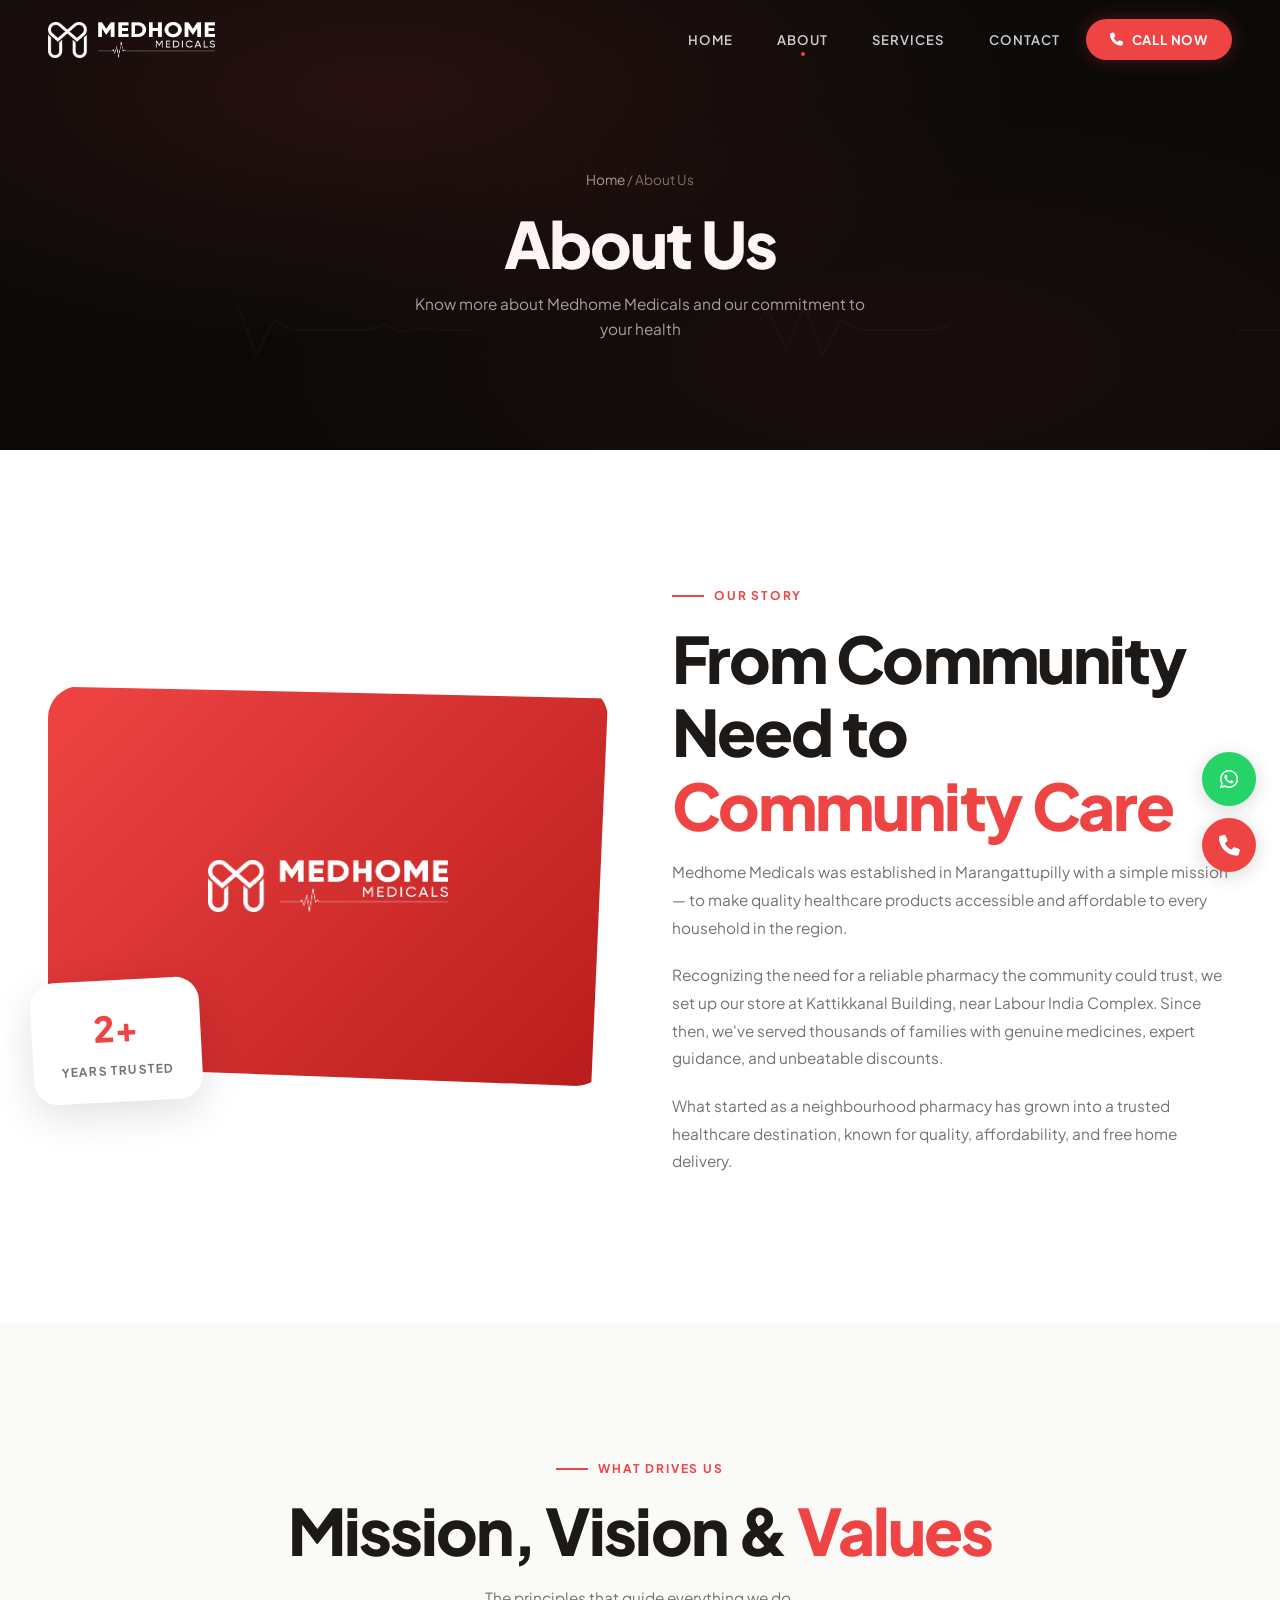
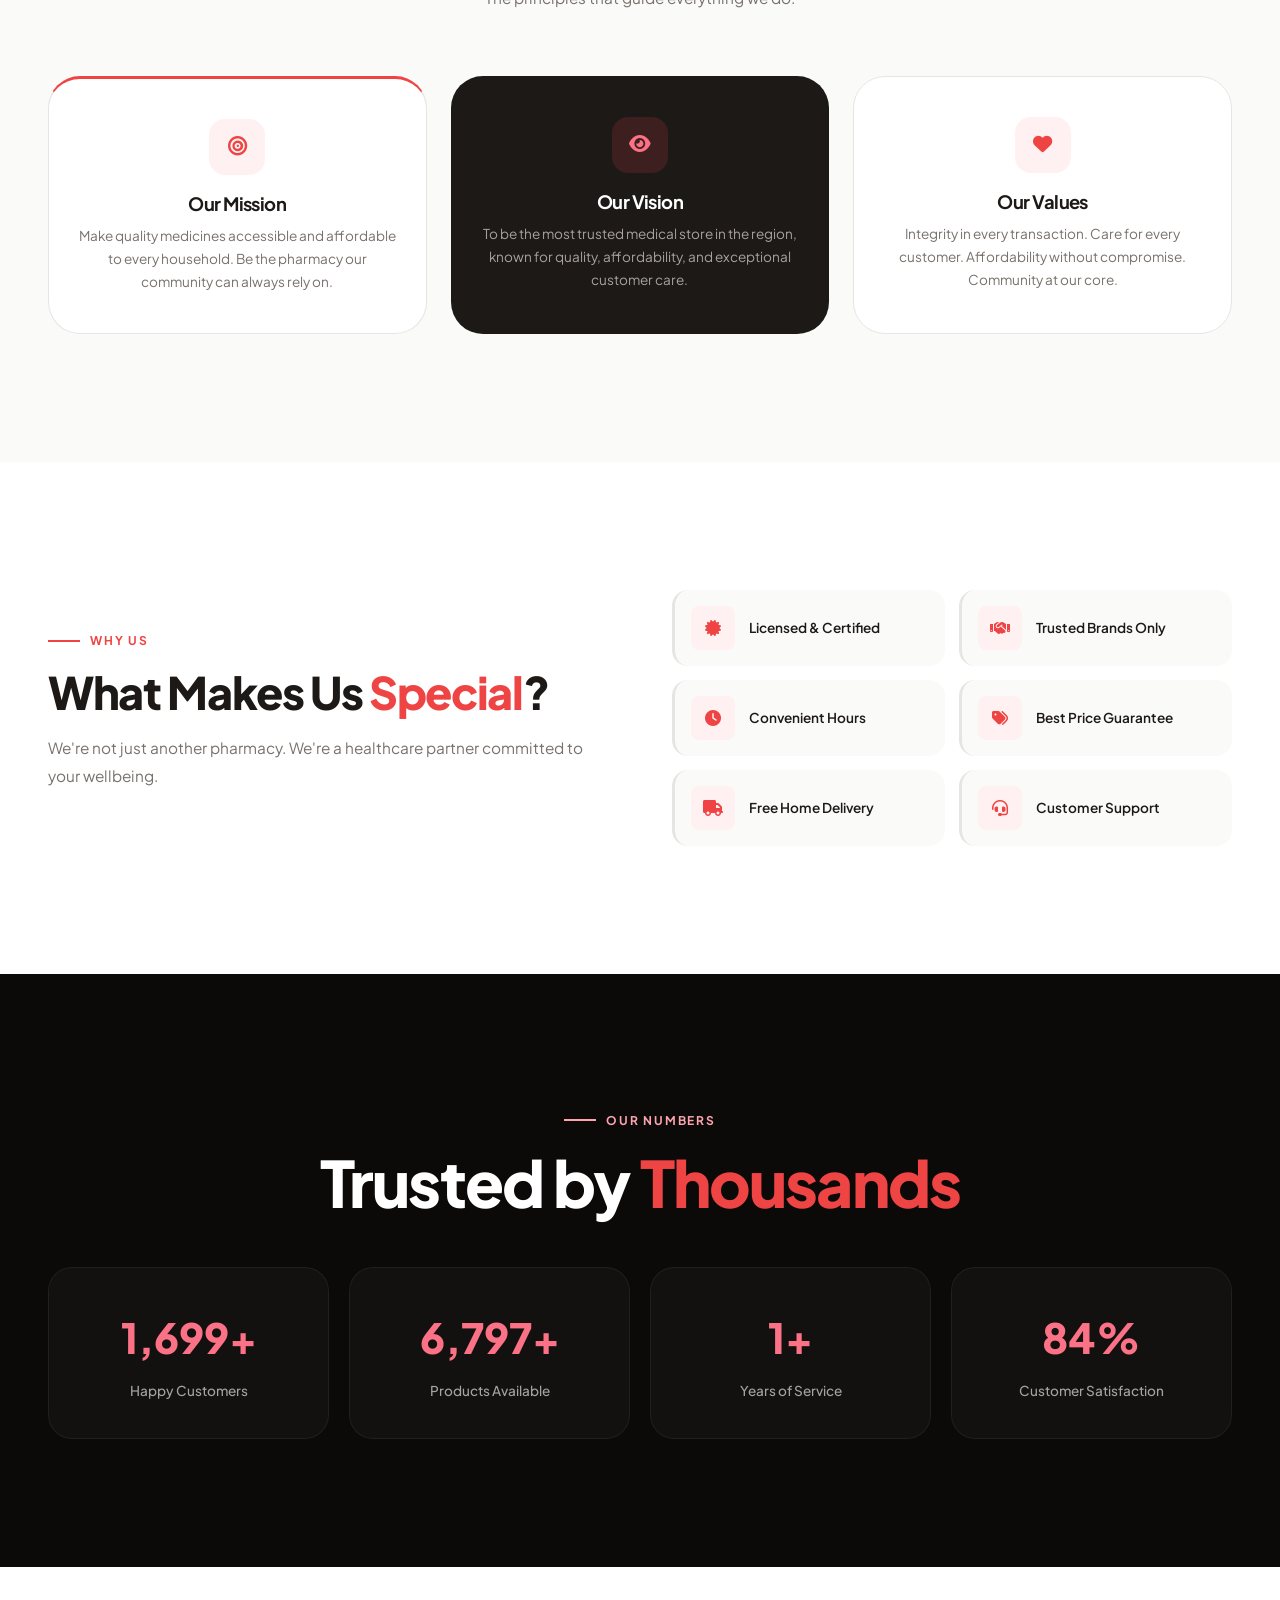
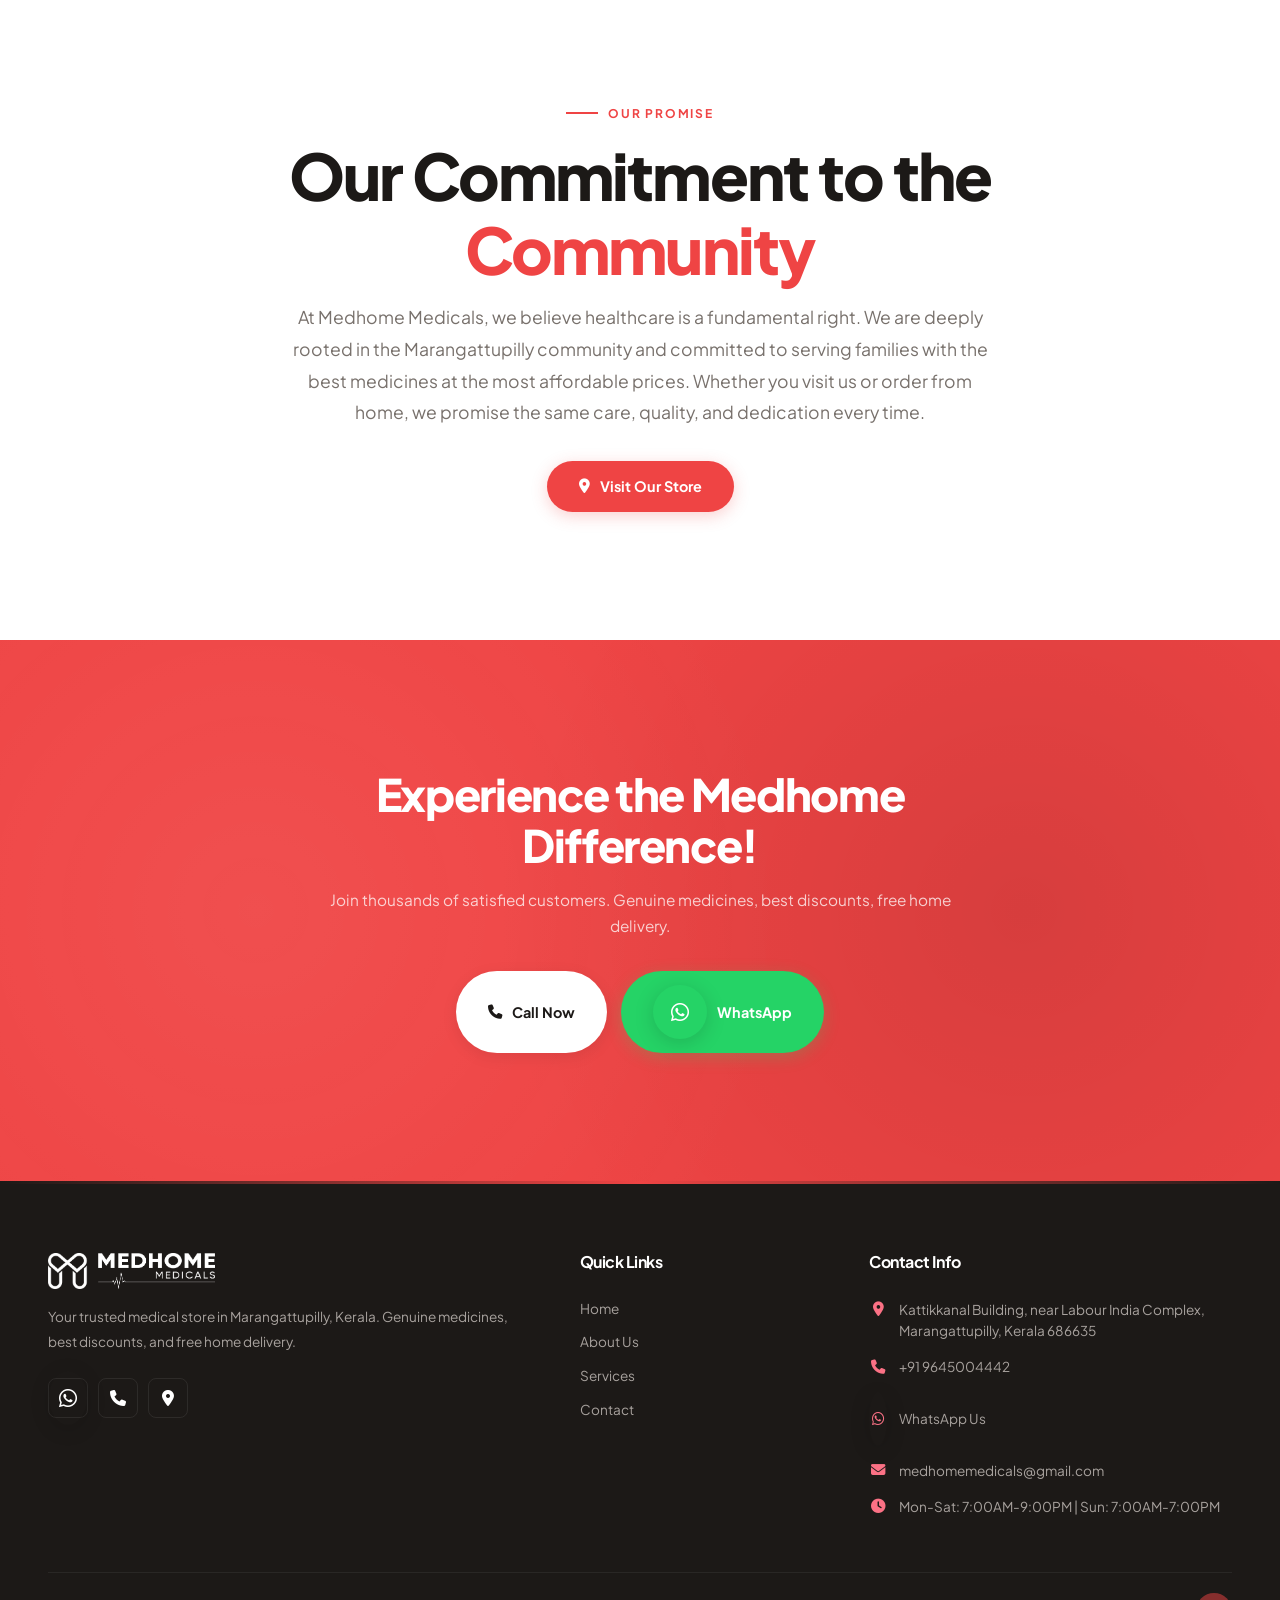
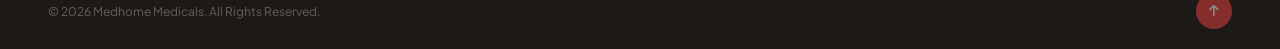
==== commit 04be55aa: "changes" ====
--- a/about/index.html
+++ b/about/index.html
@@ -208,7 +208,7 @@
                     <div class="footer-socials">
                         <a href="https://wa.me/919645004442" target="_blank" aria-label="WhatsApp"><i class="fab fa-whatsapp"></i></a>
                         <a href="tel:+919645004442" aria-label="Call"><i class="fas fa-phone"></i></a>
-                        <a href="https://www.google.com/maps?q=9.74226419507029,76.61275701933921" target="_blank" aria-label="Location"><i class="fas fa-map-marker-alt"></i></a>
+                        <a href="https://www.google.com/maps/search/?api=1&query=Medhome+Medicals+9.742021,76.6124137" target="_blank" aria-label="Location"><i class="fas fa-map-marker-alt"></i></a>
                     </div>
                 </div>
                 <div>
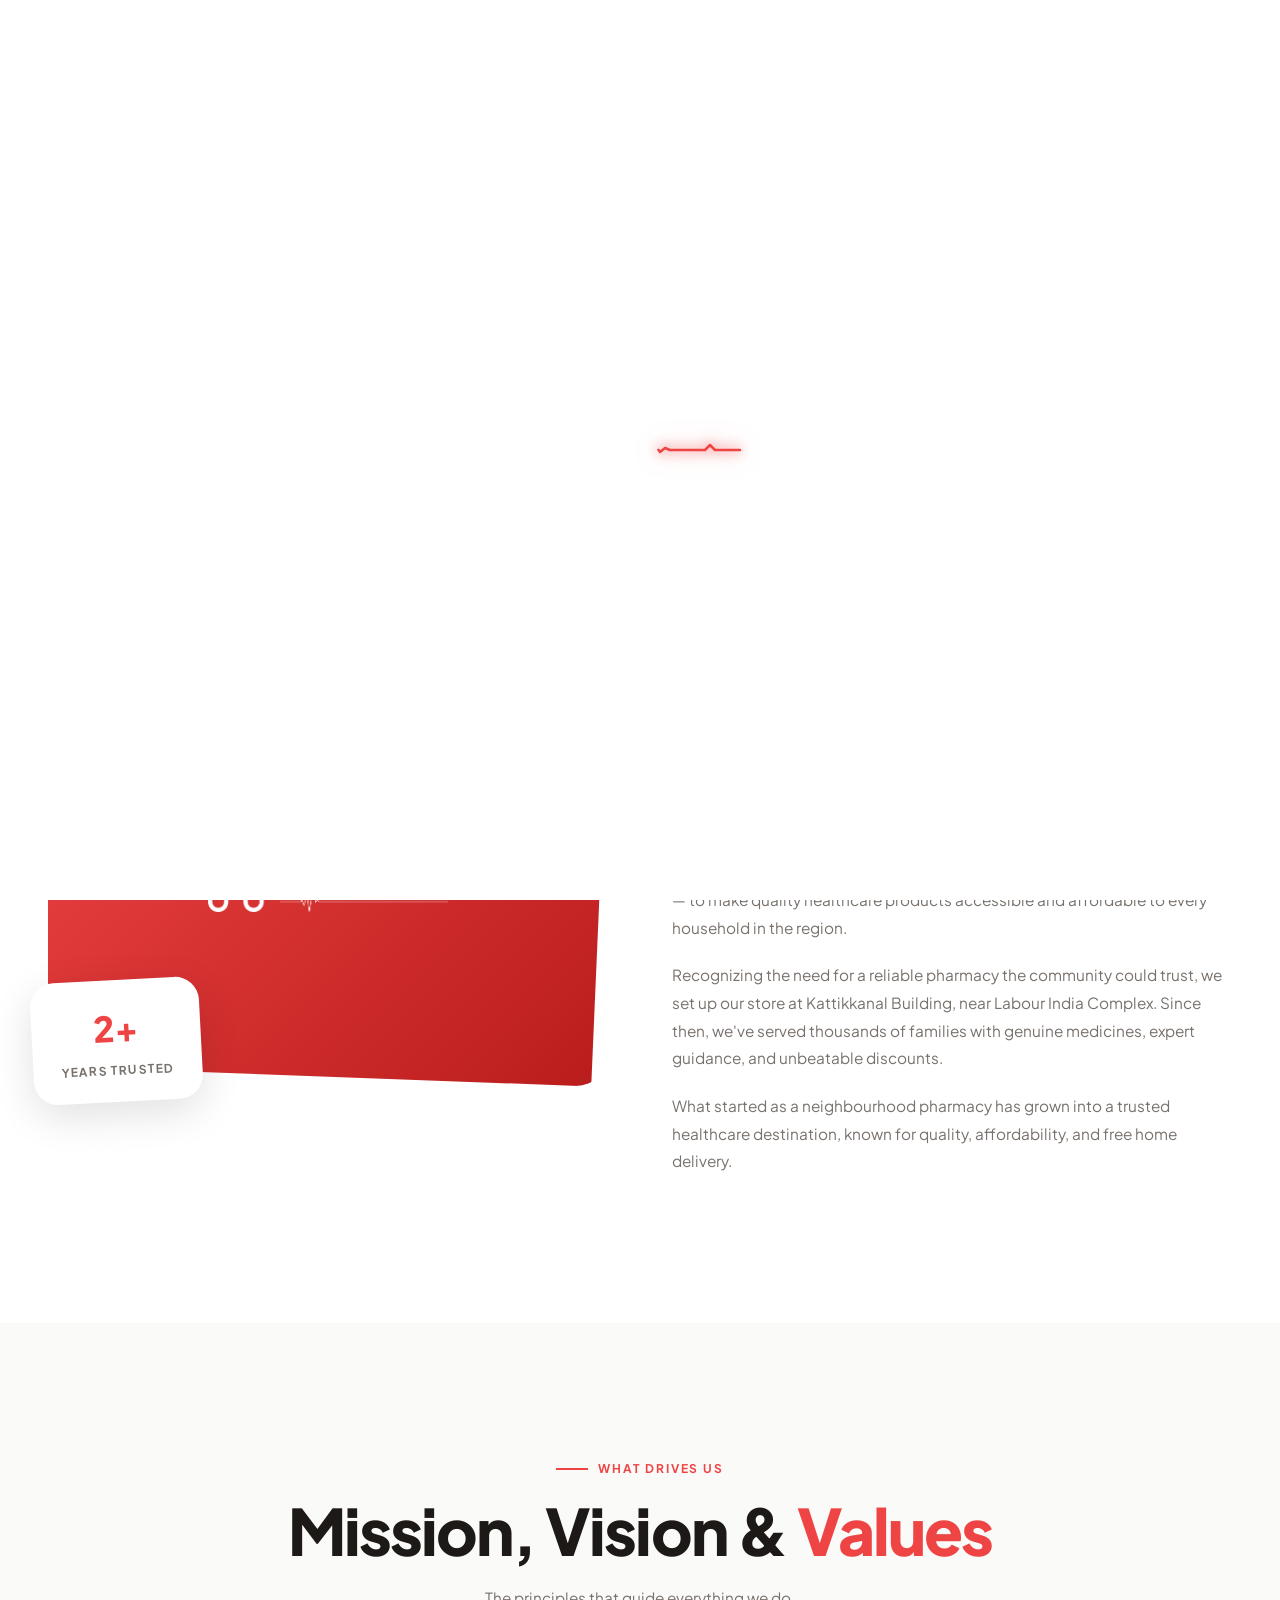
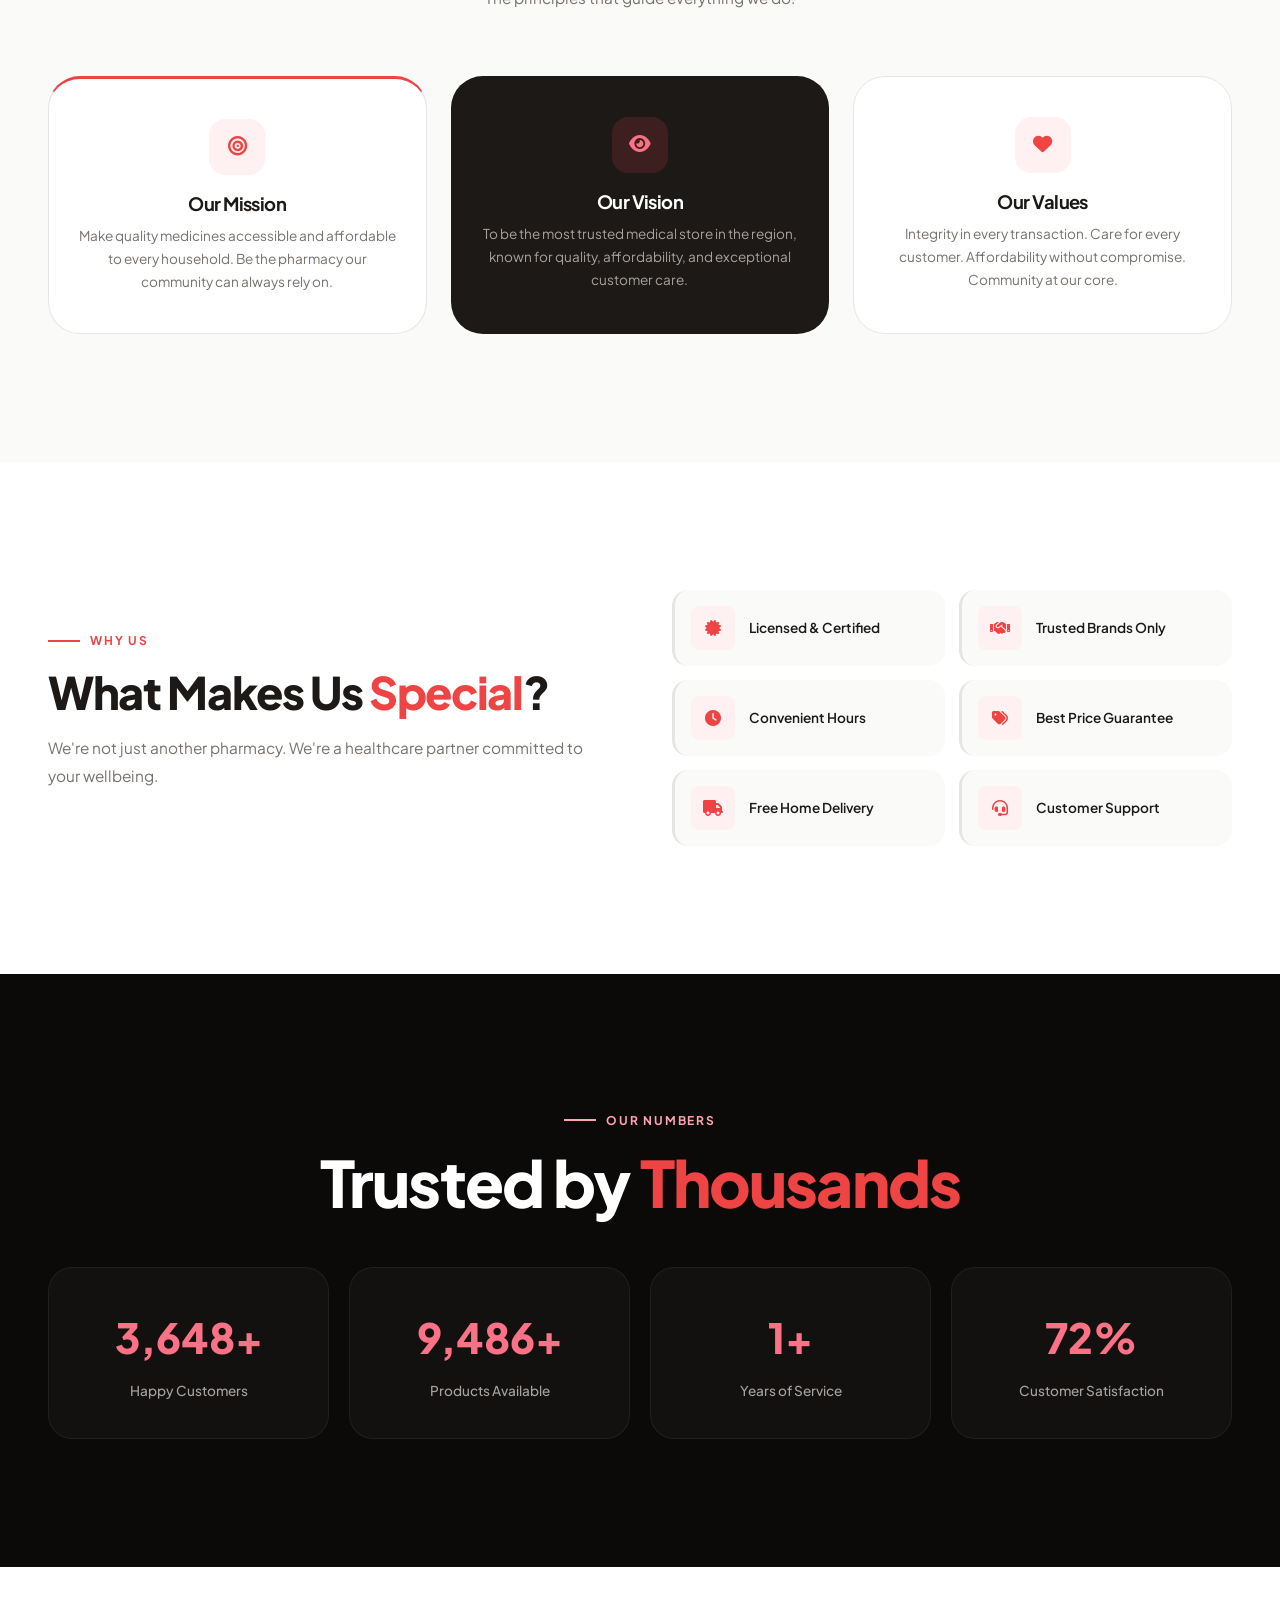
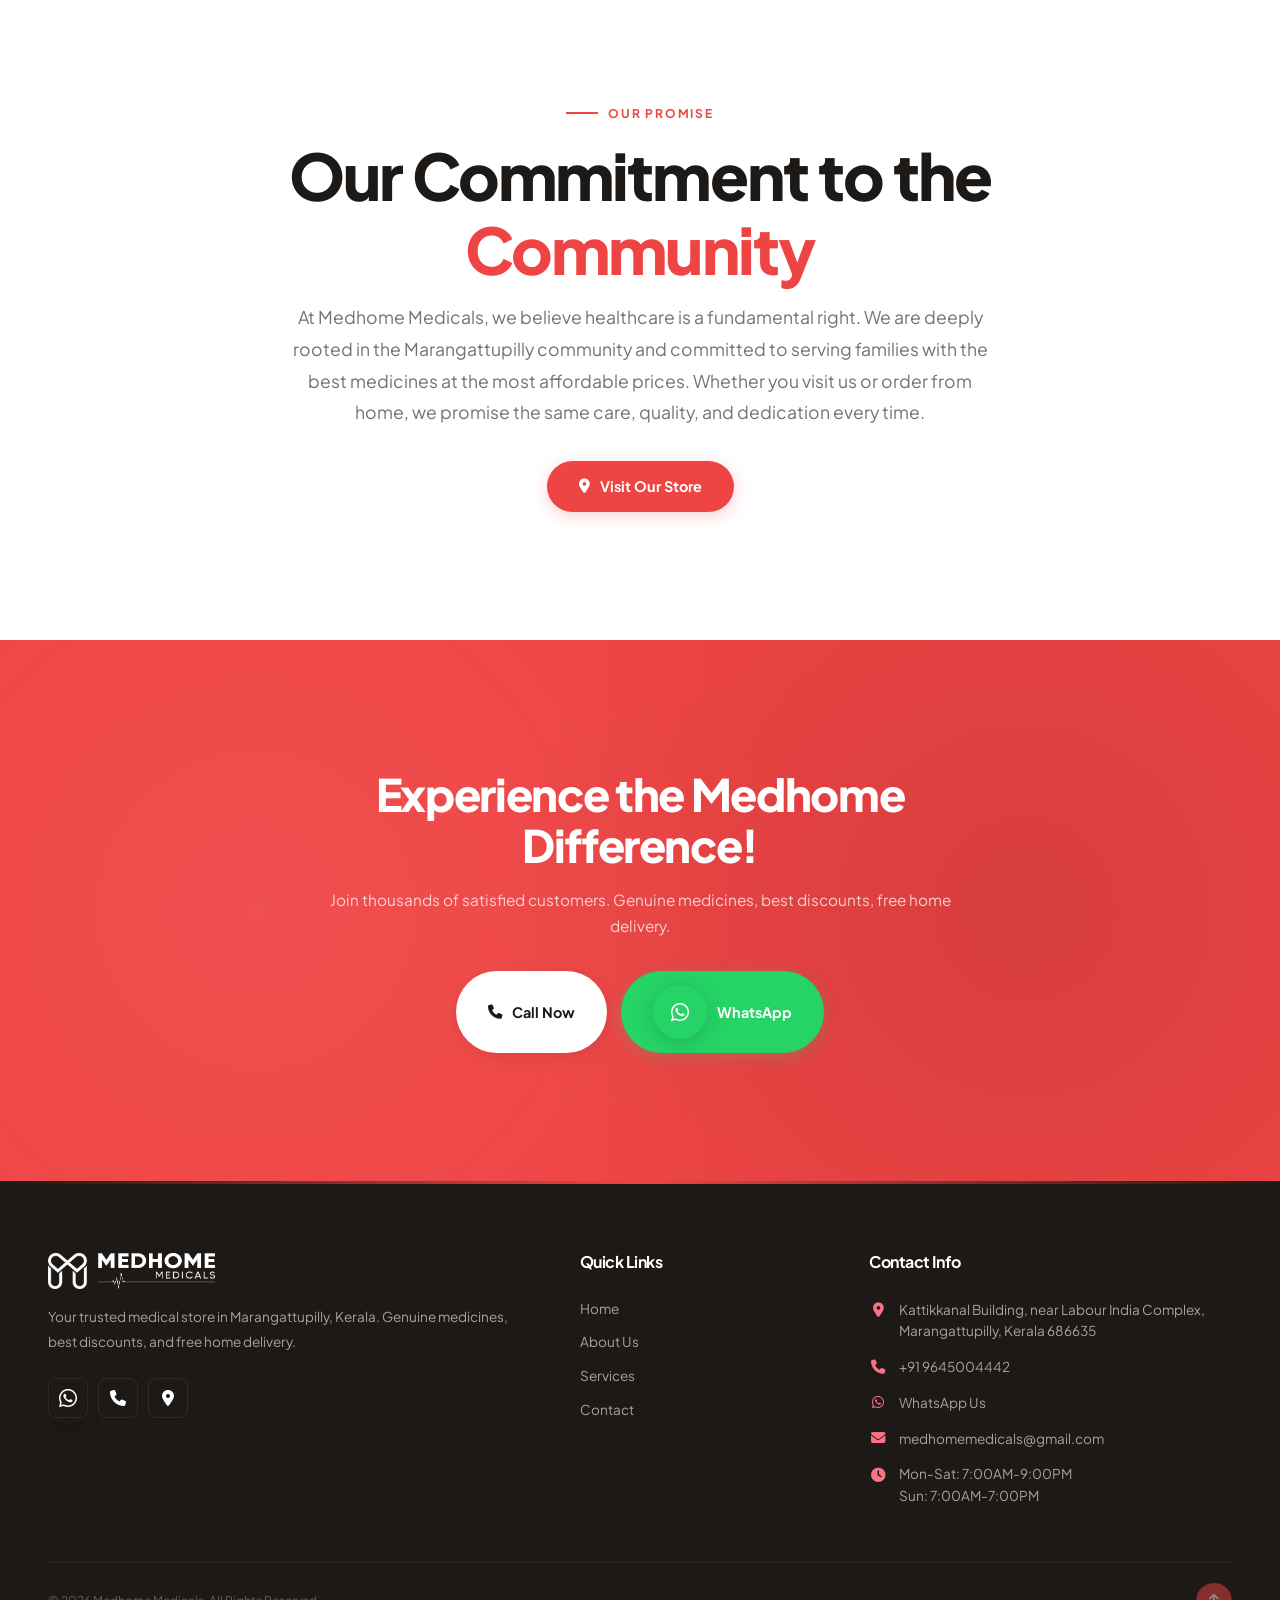
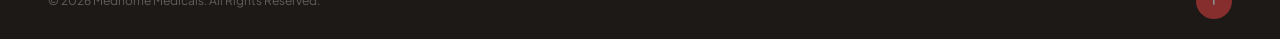
==== commit da037d16: "modification" ====
--- a/about/index.html
+++ b/about/index.html
@@ -5,6 +5,24 @@
     <meta name="viewport" content="width=device-width, initial-scale=1.0">
     <title>About Us | Medhome Medicals - Trusted Medical Store</title>
     <meta name="description" content="Learn about Medhome Medicals - trusted medical store in Marangattupilly, Kerala. Genuine medicines, expert pharmacists, community-focused healthcare.">
+    <meta name="keywords" content="Medhome Medicals about, pharmacy Marangattupilly, trusted medical store Kerala, pharmacists, community healthcare">
+    <meta name="robots" content="index, follow">
+    <link rel="canonical" href="https://medhome.in/about/">
+    <!-- Open Graph -->
+    <meta property="og:type" content="website">
+    <meta property="og:url" content="https://medhome.in/about/">
+    <meta property="og:title" content="About Us | Medhome Medicals - Trusted Medical Store">
+    <meta property="og:description" content="Learn about Medhome Medicals - trusted medical store in Marangattupilly, Kerala. Genuine medicines, expert pharmacists, community-focused healthcare.">
+    <meta property="og:image" content="https://medhome.in/og-image.png">
+    <meta property="og:image:width" content="1200">
+    <meta property="og:image:height" content="630">
+    <meta property="og:site_name" content="Medhome Medicals">
+    <meta property="og:locale" content="en_IN">
+    <!-- Twitter Card -->
+    <meta name="twitter:card" content="summary_large_image">
+    <meta name="twitter:title" content="About Us | Medhome Medicals - Trusted Medical Store">
+    <meta name="twitter:description" content="Learn about Medhome Medicals - trusted medical store in Marangattupilly, Kerala. Genuine medicines, expert pharmacists, community-focused healthcare.">
+    <meta name="twitter:image" content="https://medhome.in/og-image.png">
     <link rel="icon" href="../favicon.png" type="image/png">
     <link href="https://fonts.googleapis.com/css2?family=Plus+Jakarta+Sans:wght@300;400;500;600;700;800&display=swap" rel="stylesheet">
     <link rel="stylesheet" href="https://cdnjs.cloudflare.com/ajax/libs/font-awesome/6.5.1/css/all.min.css">
@@ -153,11 +171,11 @@
             </div>
             <div class="trust-grid">
                 <div class="trust-card" data-reveal="up" data-reveal-delay="1">
-                    <strong data-counter data-target="2000" data-suffix="+">0</strong>
+                    <strong data-counter data-target="5000" data-suffix="+">0</strong>
                     <span>Happy Customers</span>
                 </div>
                 <div class="trust-card" data-reveal="up" data-reveal-delay="2">
-                    <strong data-counter data-target="8000" data-suffix="+">0</strong>
+                    <strong data-counter data-target="13000" data-suffix="+">0</strong>
                     <span>Products Available</span>
                 </div>
                 <div class="trust-card" data-reveal="up" data-reveal-delay="3">
@@ -208,7 +226,7 @@
                     <div class="footer-socials">
                         <a href="https://wa.me/919645004442" target="_blank" aria-label="WhatsApp"><i class="fab fa-whatsapp"></i></a>
                         <a href="tel:+919645004442" aria-label="Call"><i class="fas fa-phone"></i></a>
-                        <a href="https://www.google.com/maps/search/?api=1&query=Medhome+Medicals+9.742021,76.6124137" target="_blank" aria-label="Location"><i class="fas fa-map-marker-alt"></i></a>
+                        <a href="https://maps.app.goo.gl/QQcjPCCGfXMZ5Sk88" target="_blank" aria-label="Location"><i class="fas fa-map-marker-alt"></i></a>
                     </div>
                 </div>
                 <div>
@@ -227,7 +245,7 @@
                         <li><i class="fas fa-phone"></i> <a href="tel:+919645004442">+91 9645004442</a></li>
                         <li><i class="fab fa-whatsapp"></i> <a href="https://wa.me/919645004442" target="_blank">WhatsApp Us</a></li>
                         <li><i class="fas fa-envelope"></i> <a href="mailto:medhomemedicals@gmail.com">medhomemedicals@gmail.com</a></li>
-                        <li><i class="fas fa-clock"></i> Mon-Sat: 7:00AM-9:00PM | Sun: 7:00AM-7:00PM</li>
+                        <li><i class="fas fa-clock"></i> <span>Mon-Sat: 7:00AM-9:00PM<br>Sun: 7:00AM-7:00PM</span></li>
                     </ul>
                 </div>
             </div>
--- a/style.css
+++ b/style.css
@@ -5,7 +5,7 @@
 
 /* === RESET & BASE === */
 *, *::before, *::after { margin: 0; padding: 0; box-sizing: border-box; }
-html { scroll-behavior: smooth; -webkit-font-smoothing: antialiased; -moz-osx-font-smoothing: grayscale; }
+html { scroll-behavior: smooth; -webkit-font-smoothing: antialiased; -moz-osx-font-smoothing: grayscale; overflow-x: hidden; }
 body { font-family: 'Plus Jakarta Sans', sans-serif; color: var(--dark-900); line-height: 1.6; overflow-x: hidden; }
 a { text-decoration: none; color: inherit; transition: color 0.3s; }
 img { max-width: 100%; height: auto; display: block; }
@@ -106,7 +106,7 @@
    ============================================================ */
 .loader {
     position: fixed; inset: 0;
-    background: #f5f5f5;
+    background: #ffffff;
     z-index: 10000;
     display: flex; align-items: center; justify-content: center; flex-direction: column;
     transition: opacity 0.6s var(--ease), visibility 0.6s;
@@ -260,7 +260,7 @@
 .mobile-menu {
     position: fixed; top: 0; bottom: 0; right: 0;
     width: 300px; max-width: 85vw;
-    background: #f5f5f5;
+    background: #ffffff;
     z-index: 1050;
     display: flex; flex-direction: column;
     padding: 80px 28px 32px;
@@ -1405,18 +1405,24 @@
 .footer-links a:hover { color: var(--red-400); padding-left: 6px; }
 .footer-contact li {
     display: flex; gap: 12px; font-size: var(--text-small);
-    padding: 7px 0; align-items: center;
-}
-.footer-contact li:first-child {
+    padding: 7px 0; align-items: center; line-height: 1.6;
+}
+.footer-contact li:first-child,
+.footer-contact li:last-child {
     align-items: flex-start;
 }
 .footer-contact li i {
     color: var(--red-400); width: 18px; min-width: 18px;
+    height: 18px;
     font-size: 0.9rem; text-align: center;
     display: inline-flex; align-items: center; justify-content: center;
     flex-shrink: 0;
 }
-.footer-contact li:first-child i {
+.footer-contact li i.fa-whatsapp {
+    font-size: 0.85rem;
+}
+.footer-contact li:first-child i,
+.footer-contact li:last-child i {
     margin-top: 3px;
 }
 .footer-contact a { color: var(--dark-400); }
@@ -1600,7 +1606,7 @@
     .footer-grid { grid-template-columns: 1fr; gap: 32px; }
     .footer-bottom { flex-direction: column; gap: 12px; }
     .fab-wrap { bottom: 20px; right: 16px; display: flex !important; z-index: 900; }
-    .fab { width: 48px; height: 48px; font-size: 1.1rem; }
+    .fab { width: 42px; height: 42px; font-size: 1rem; }
     .marquee-section { transform: skewY(0); margin: 0; }
     .marquee-section .marquee-inner-wrap { transform: skewY(0); }
     .check-grid { grid-template-columns: 1fr; }
@@ -1618,5 +1624,5 @@
     .cta-btns { flex-direction: column; }
     .cta-btns .btn { width: 100%; justify-content: center; }
     .mobile-menu-btns { flex-direction: column; width: 80%; }
-    .mobile-menu-btns .btn { justify-content: center; }
-}
+    .mobile-menu-btns .btn { justify-content: center; padding: 10px 20px; font-size: 0.8rem; height: 40px; box-sizing: border-box; }
+}
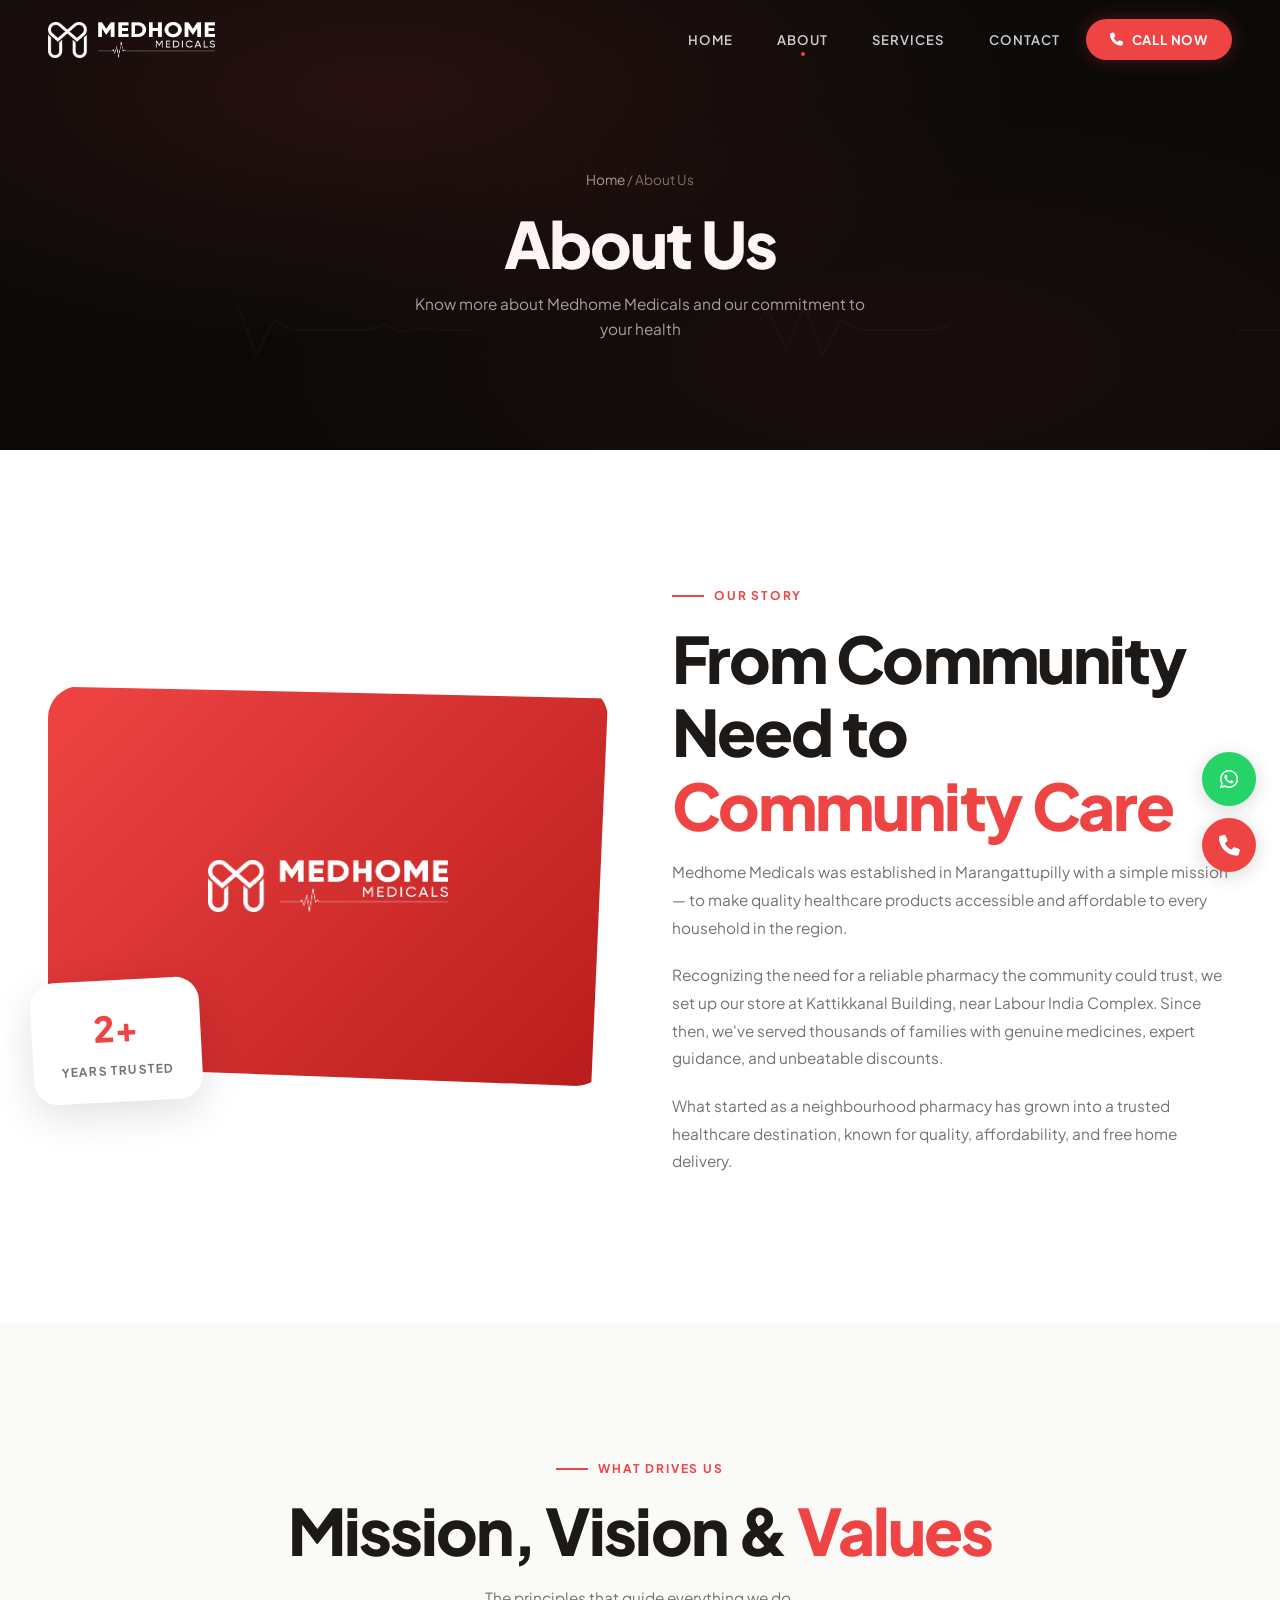
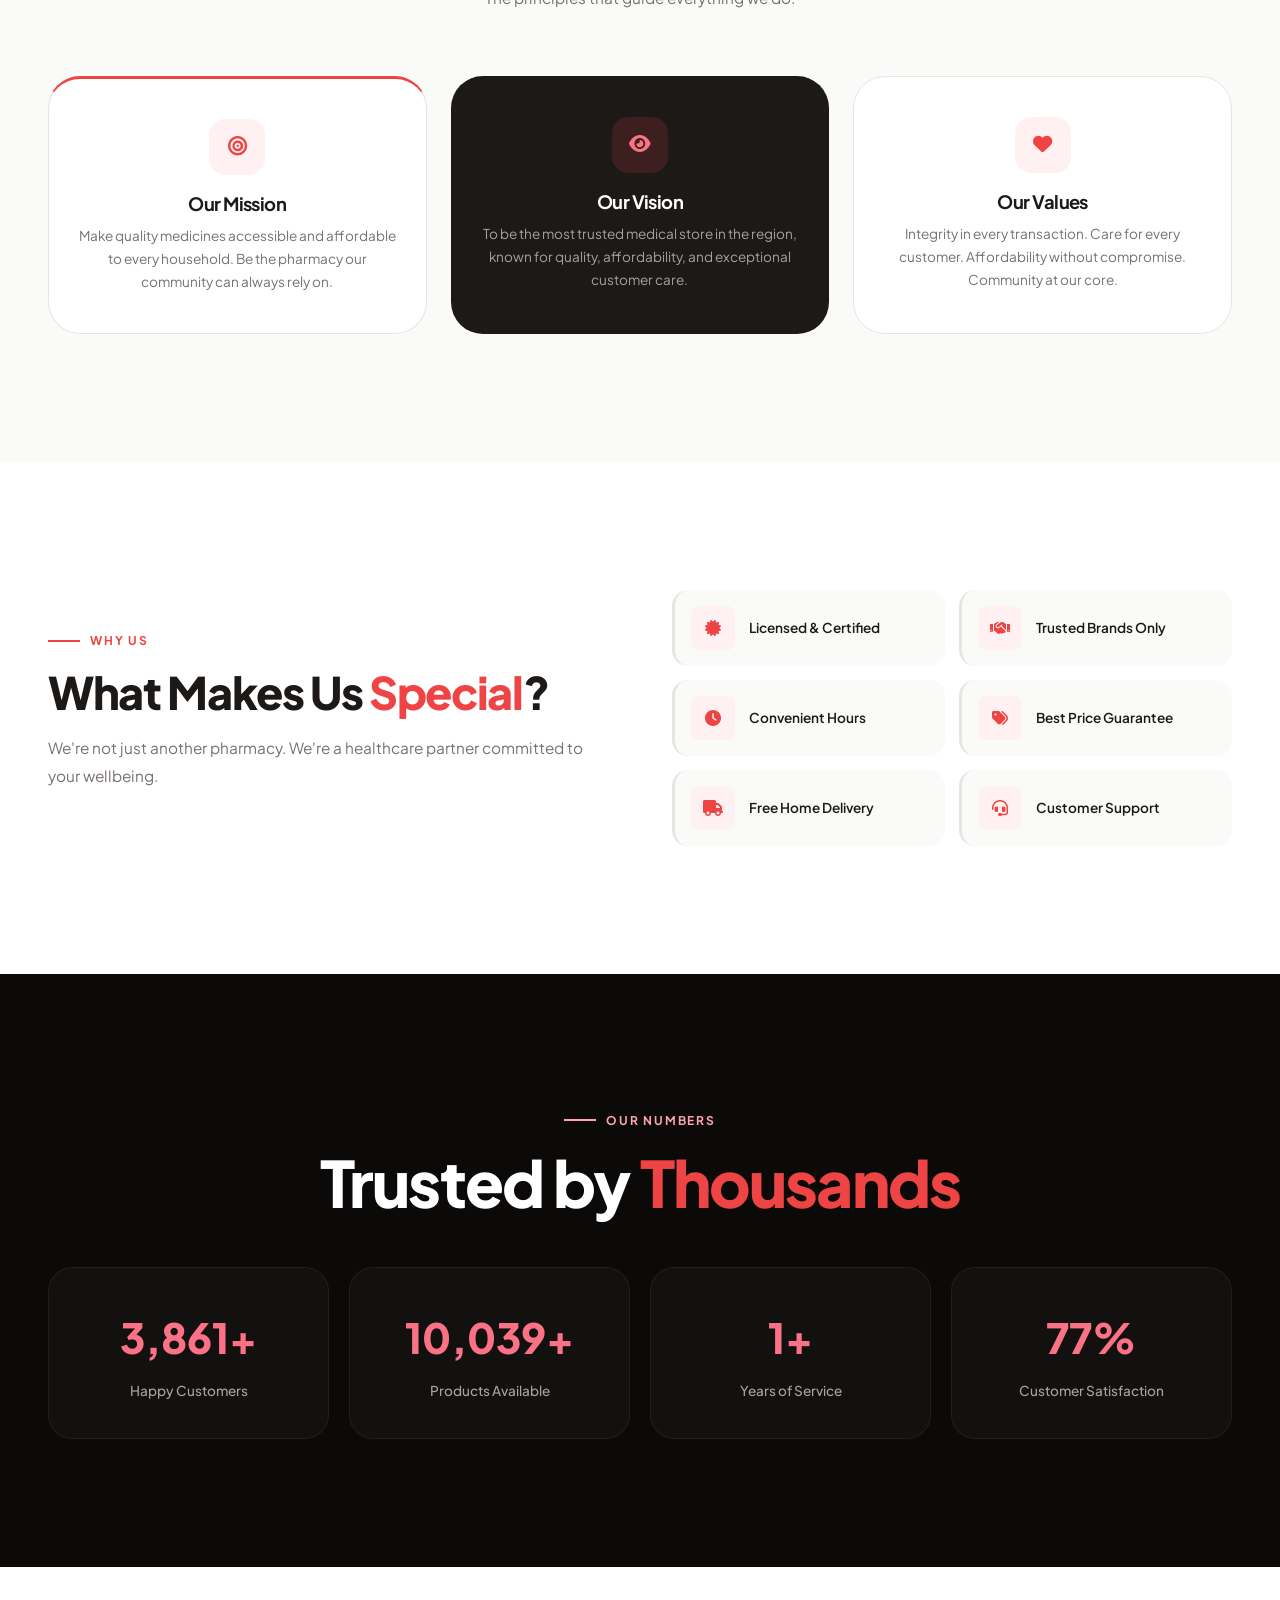
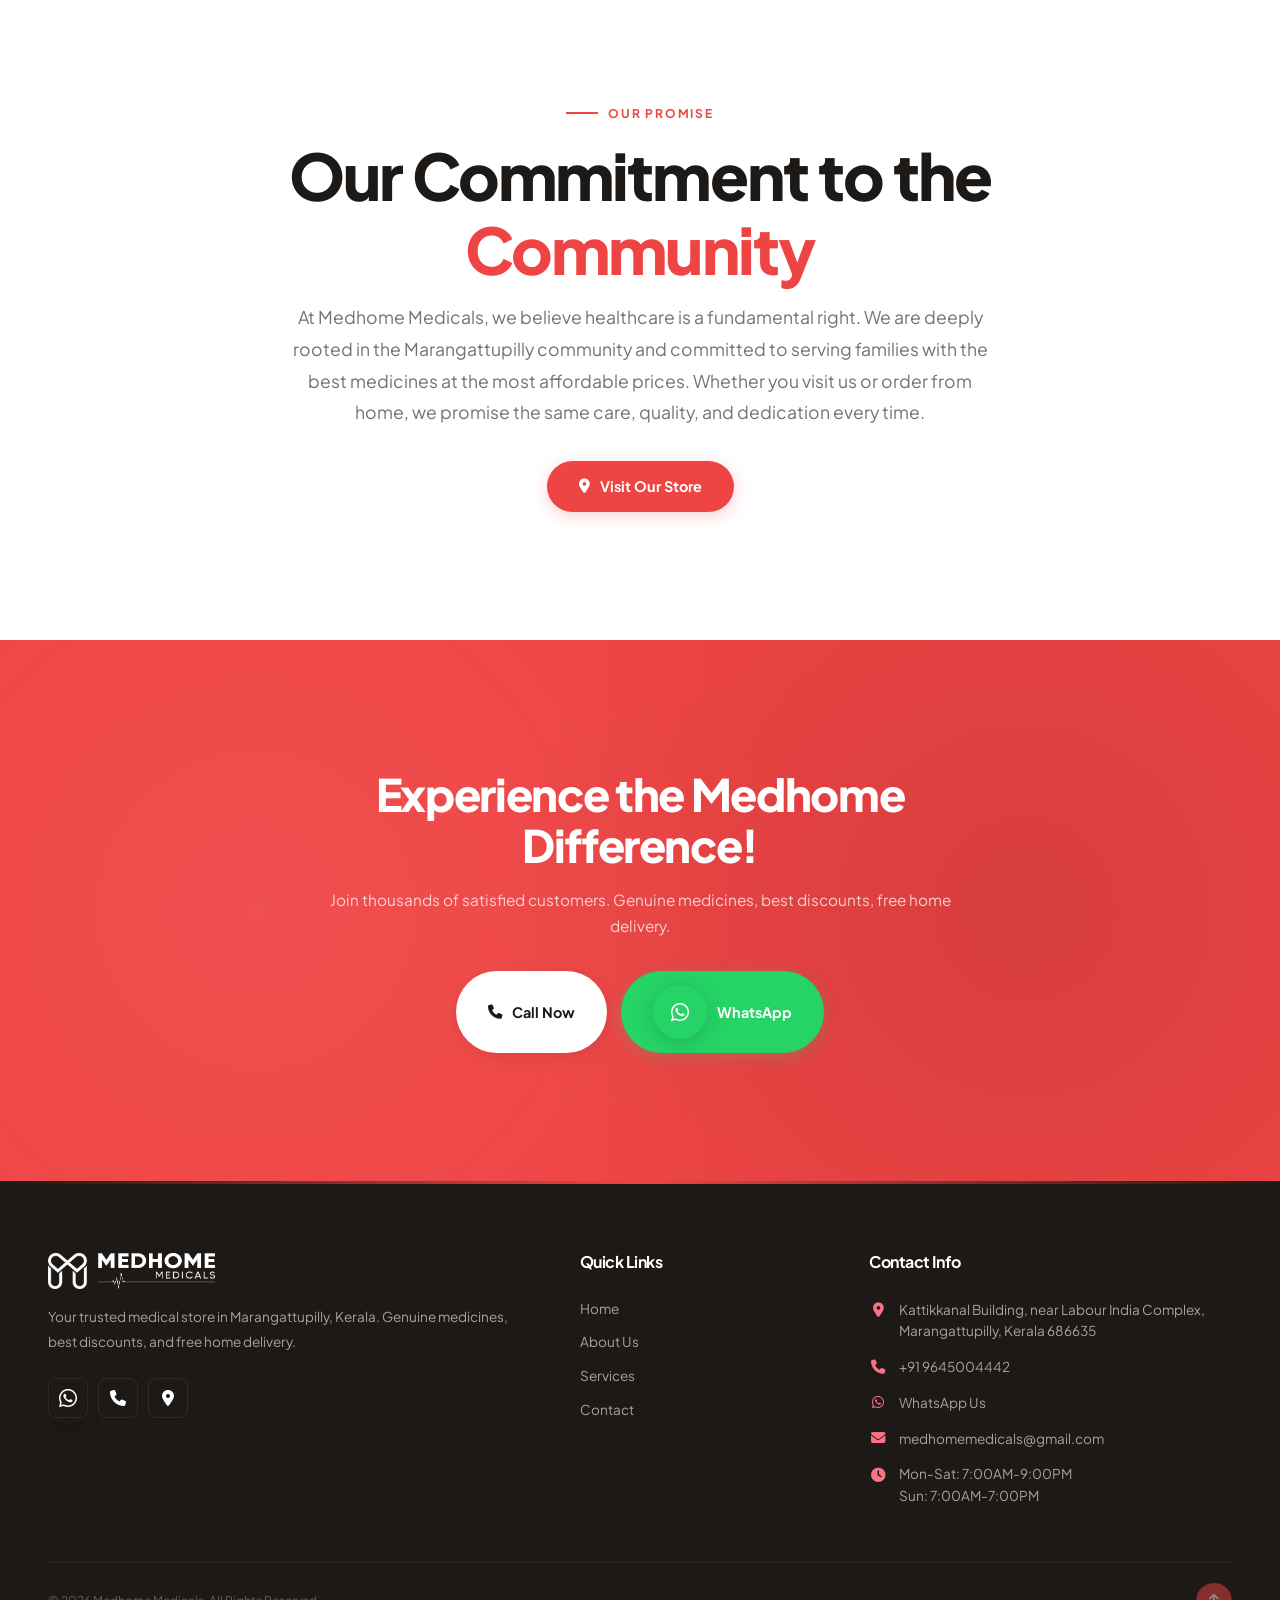
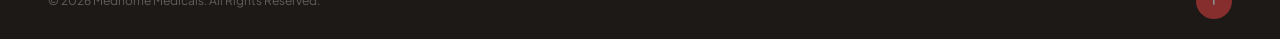
==== commit 257f9051: "G-A" ====
--- a/about/index.html
+++ b/about/index.html
@@ -1,6 +1,14 @@
 <!DOCTYPE html>
 <html lang="en">
 <head>
+    <!-- Google Tag Manager -->
+    <script>(function(w,d,s,l,i){w[l]=w[l]||[];w[l].push({'gtm.start':
+    new Date().getTime(),event:'gtm.js'});var f=d.getElementsByTagName(s)[0],
+    j=d.createElement(s),dl=l!='dataLayer'?'&l='+l:'';j.async=true;j.src=
+    'https://www.googletagmanager.com/gtm.js?id='+i+dl;f.parentNode.insertBefore(j,f);
+    })(window,document,'script','dataLayer','GTM-P24SSKXL');</script>
+    <!-- End Google Tag Manager -->
+    
     <meta charset="UTF-8">
     <meta name="viewport" content="width=device-width, initial-scale=1.0">
     <title>About Us | Medhome Medicals - Trusted Medical Store</title>
@@ -30,6 +38,11 @@
 </head>
 <body>
 
+    <!-- Google Tag Manager (noscript) -->
+    <noscript><iframe src="https://www.googletagmanager.com/ns.html?id=GTM-P24SSKXL"
+    height="0" width="0" style="display:none;visibility:hidden"></iframe></noscript>
+    <!-- End Google Tag Manager (noscript) -->
+
     <div class="cursor-dot"></div>
 
     <div class="loader" id="loader">
